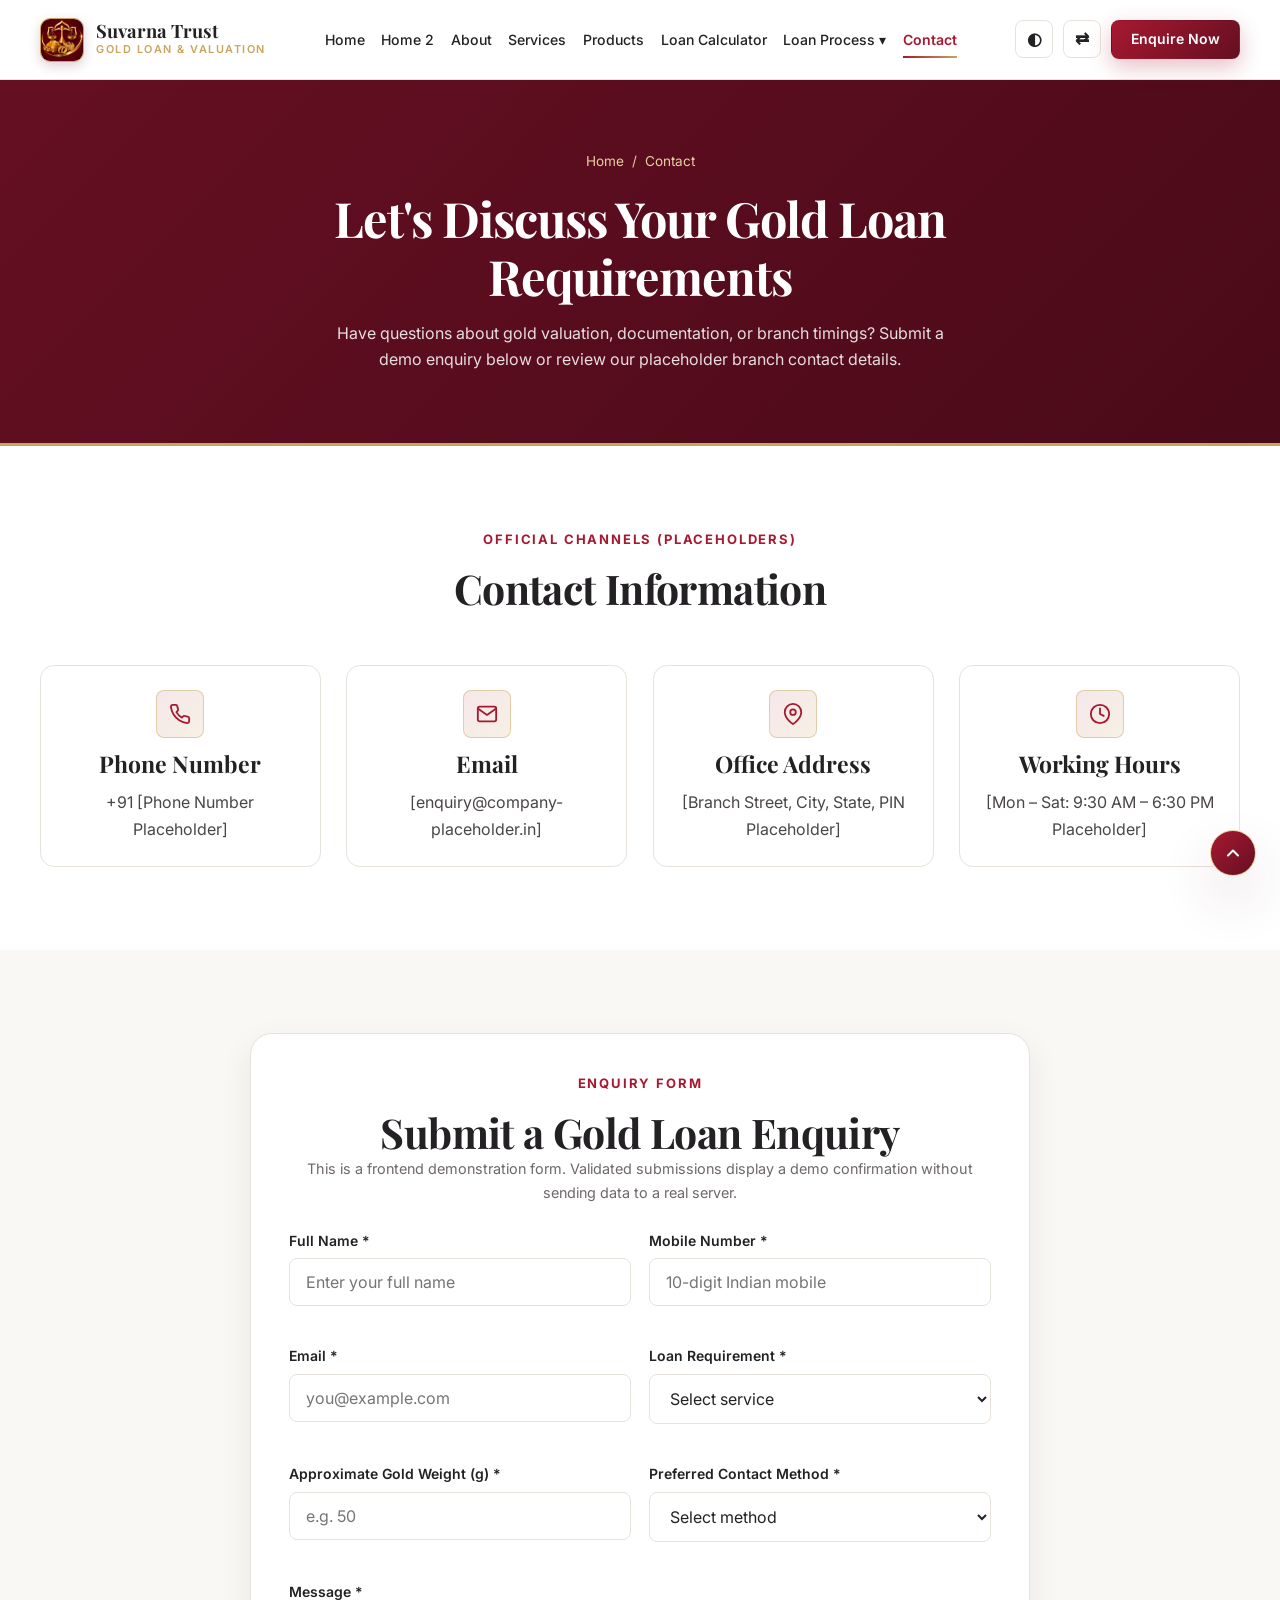
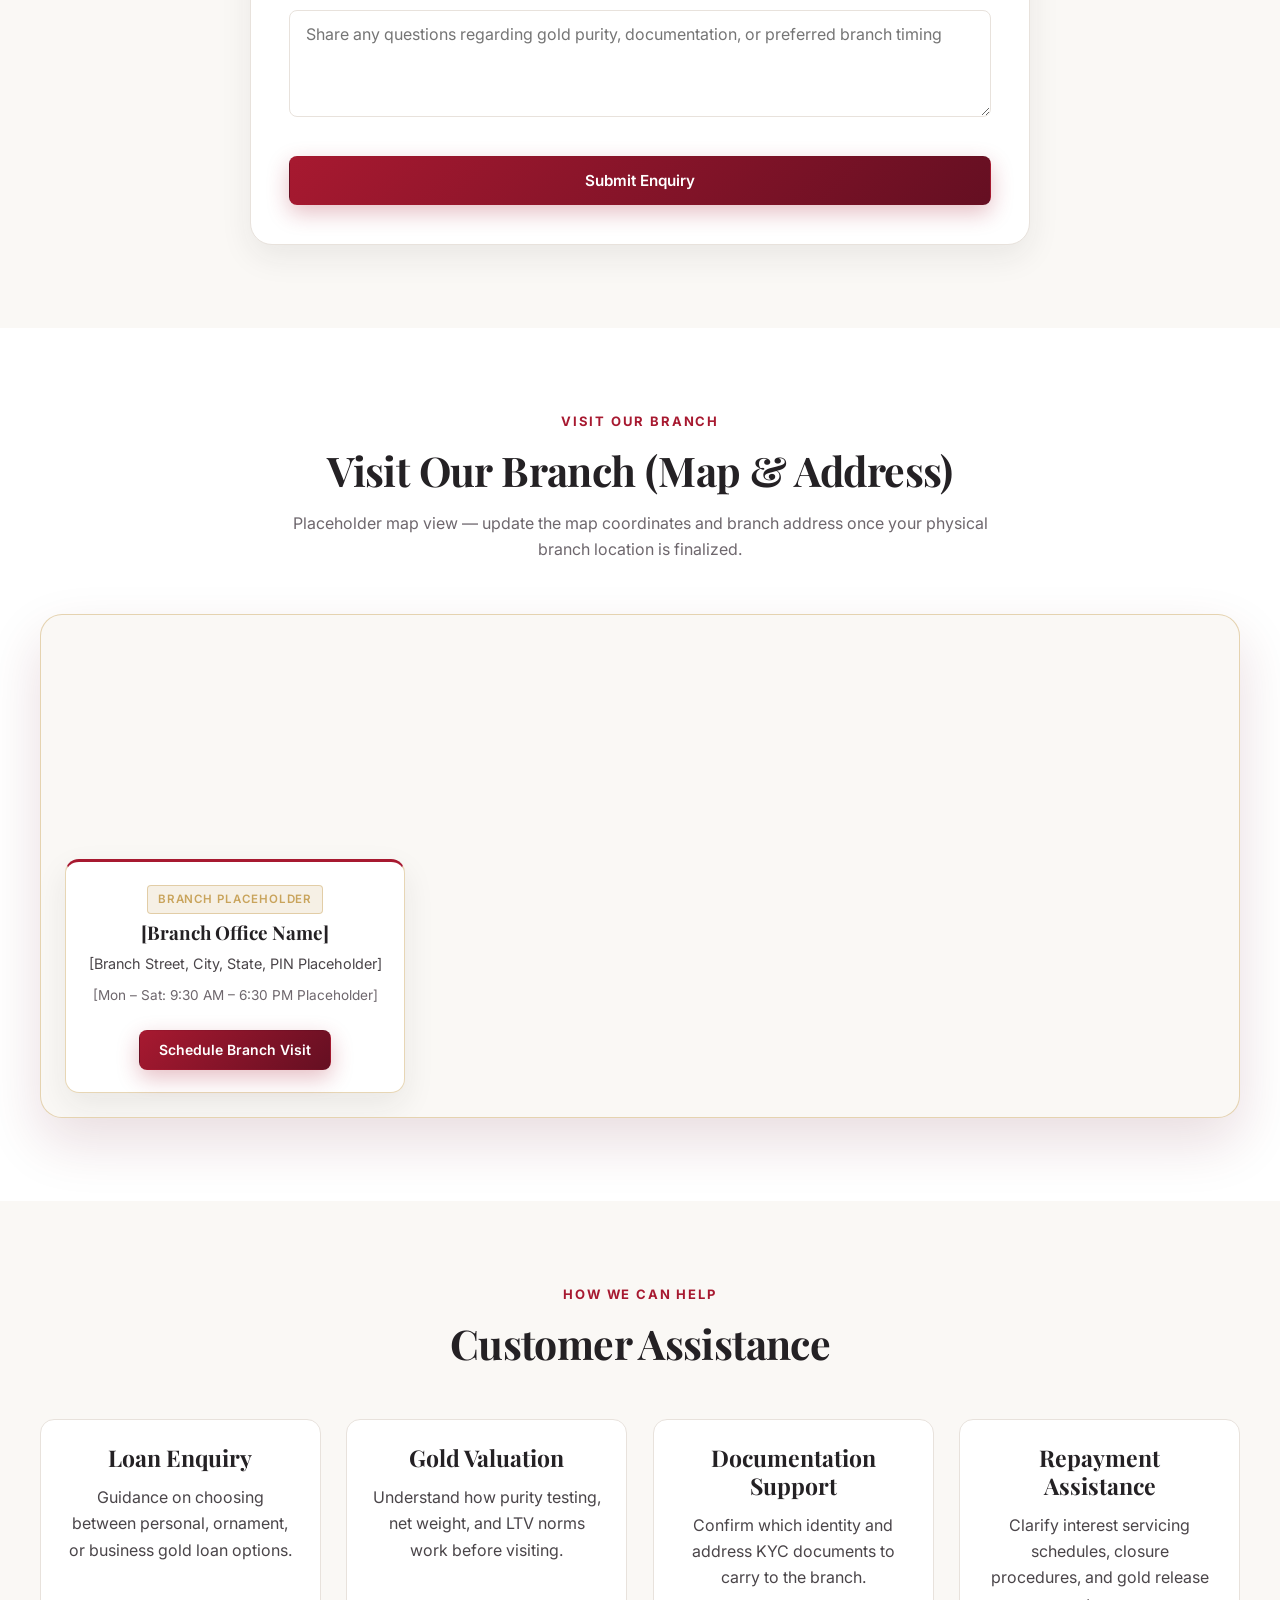
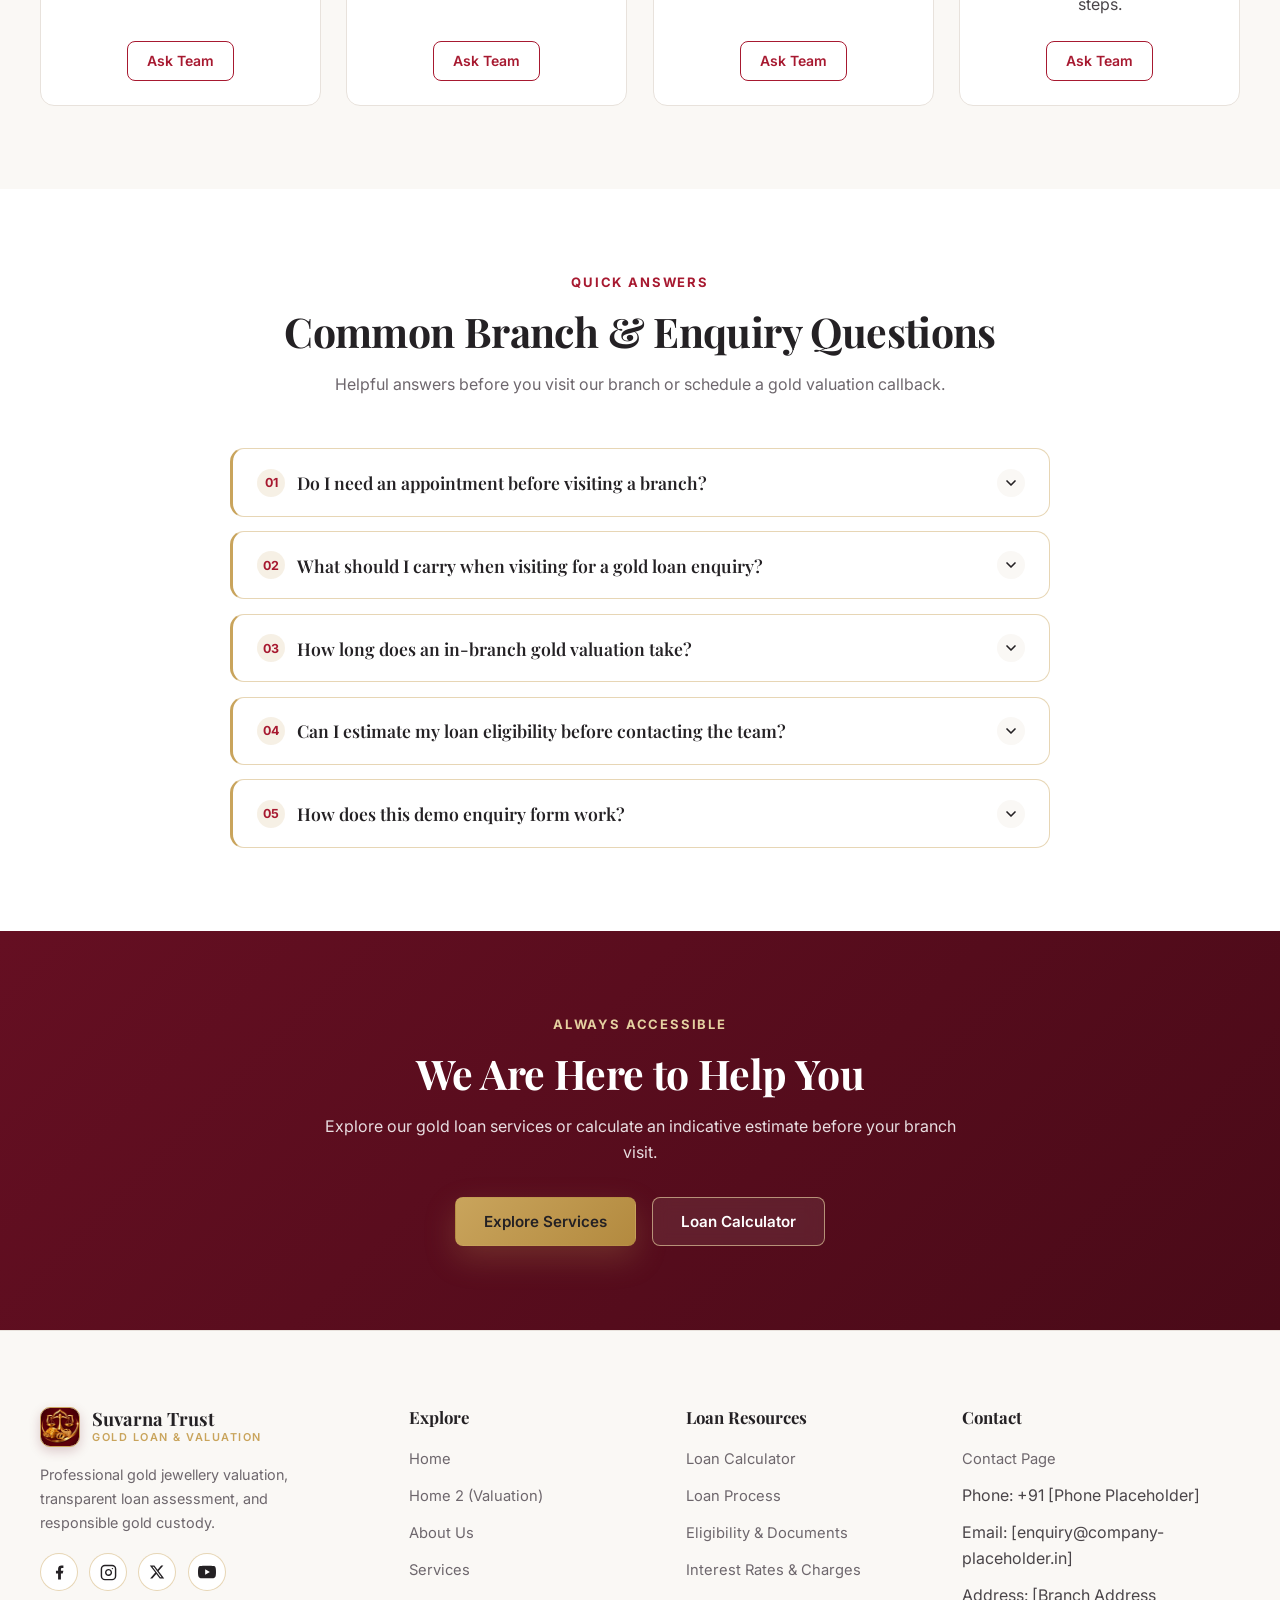
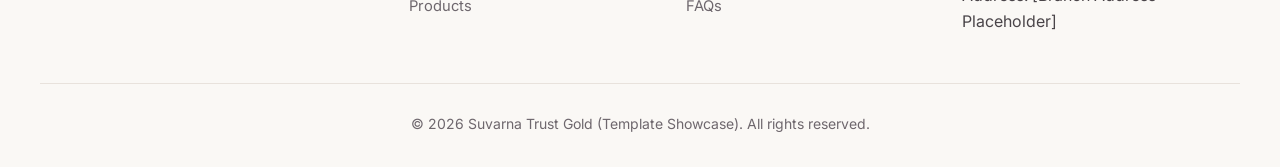
==== contact.html @ f3087617 "Initial commit: Suvarna Trust Gold Loan & Pawn Broker website" ====
<!DOCTYPE html>
<html lang="en" dir="ltr" data-theme="light">
<head>
  <meta charset="UTF-8">
  <meta name="viewport" content="width=device-width, initial-scale=1.0">
  <title>Contact Us | Suvarna Trust Gold</title>
  <meta name="description" content="Contact Suvarna Trust Gold for gold loan enquiries, gold valuation appointments, documentation guidance, and branch information.">
  <link rel="icon" type="image/svg+xml" href="favicon.svg">
  <link rel="preconnect" href="https://fonts.googleapis.com">
  <link rel="preconnect" href="https://fonts.gstatic.com" crossorigin>
  <link href="https://fonts.googleapis.com/css2?family=Cormorant+Garamond:wght@600;700&family=Inter:wght@400;500;600;700&family=Manrope:wght@500;600;700&family=Playfair+Display:wght@600;700&display=swap" rel="stylesheet">
  <link rel="stylesheet" href="assets/css/style.css">
</head>
<body>

  <header class="site-header">
    <div class="container nav-inner">
      <a href="index.html" class="brand-logo" aria-label="Suvarna Trust Gold Home">
        <img src="images/brand-logo.jpg" alt="Suvarna Trust Logo" class="brand-logo-img">
        <span class="brand-text"><span class="brand-name">Suvarna Trust</span><span class="brand-tagline">Gold Loan &amp; Valuation</span></span>
      </a>
      <nav class="desktop-nav" aria-label="Main Navigation">
        <a href="index.html" class="nav-link">Home</a>
        <a href="home-2.html" class="nav-link">Home 2</a>
        <a href="about.html" class="nav-link">About</a>
        <a href="services.html" class="nav-link">Services</a>
        <a href="products.html" class="nav-link">Products</a>
        <a href="loan-calculator.html" class="nav-link">Loan Calculator</a>
        <div class="nav-dropdown">
          <a href="loan-process.html" class="nav-link">Loan Process ▾</a>
          <div class="nav-dropdown-menu">
            <a href="loan-process.html">6-Step Loan Process</a>
            <a href="eligibility.html">Eligibility &amp; Documents</a>
            <a href="interest-rates.html">Interest Rates &amp; Charges</a>
            <a href="faqs.html">Frequently Asked Questions</a>
          </div>
        </div>
        <a href="contact.html" class="nav-link active">Contact</a>
      </nav>
      <div class="nav-actions">
        <button type="button" class="icon-btn desktop-only" data-theme-toggle aria-label="Toggle dark mode"><span aria-hidden="true">◐</span> <span class="toggle-label">Dark</span></button>
        <button type="button" class="icon-btn desktop-only" data-rtl-toggle aria-label="Toggle RTL direction"><span aria-hidden="true">⇄</span> <span class="toggle-label">RTL</span></button>
        <button type="button" class="btn btn-primary btn-sm desktop-only" data-open-enquiry data-topic="Direct Contact Modal">Enquire Now</button>
        <button type="button" class="hamburger-btn" data-drawer-open aria-label="Open mobile menu" aria-expanded="false">
          <svg width="22" height="22" viewBox="0 0 24 24" fill="none" stroke="currentColor" stroke-width="2"><line x1="3" y1="6" x2="21" y2="6"/><line x1="3" y1="12" x2="21" y2="12"/><line x1="3" y1="18" x2="21" y2="18"/></svg>
        </button>
      </div>
    </div>
  </header>

  <div class="mobile-drawer-backdrop" data-drawer-backdrop></div>
  <aside class="mobile-drawer" data-mobile-drawer aria-label="Mobile Navigation">
    <div class="mobile-drawer-header"><span class="brand-name">Suvarna Trust</span><button type="button" class="icon-btn" data-drawer-close aria-label="Close menu">✕</button></div>
    <nav class="mobile-nav-list">
      <a href="index.html">Home</a>
      <a href="home-2.html">Home 2</a>
      <a href="about.html">About</a>
      <a href="services.html">Services</a>
      <a href="products.html">Products</a>
      <a href="loan-calculator.html">Loan Calculator</a>
      <div class="mobile-dropdown">
        <button type="button" class="mobile-dropdown-trigger" data-mobile-dropdown-toggle aria-expanded="false">
          <span>Loan Process</span>
          <span class="mobile-dropdown-arrow" aria-hidden="true">
            <svg width="15" height="15" viewBox="0 0 24 24" fill="none" stroke="currentColor" stroke-width="2.5" stroke-linecap="round" stroke-linejoin="round"><polyline points="6 9 12 15 18 9"/></svg>
          </span>
        </button>
        <div class="mobile-dropdown-menu">
          <a href="loan-process.html">6-Step Loan Process</a>
          <a href="eligibility.html">Eligibility &amp; Documents</a>
          <a href="interest-rates.html">Interest Rates &amp; Charges</a>
          <a href="faqs.html">Frequently Asked Questions</a>
        </div>
      </div>
      <a href="contact.html" class="active">Contact</a>
    </nav>
    <div class="mobile-drawer-controls">
      <button type="button" class="icon-btn" data-theme-toggle style="flex:1">◐ <span class="toggle-label">Dark</span></button>
      <button type="button" class="icon-btn" data-rtl-toggle style="flex:1">⇄ <span class="toggle-label">RTL</span></button>
    </div>
    <button type="button" class="btn btn-primary" data-open-enquiry data-topic="Mobile Drawer Enquiry" style="width:100%">Enquire Now</button>
  </aside>

  <main>
    <!-- SECTION 01 — CONTACT HERO -->
    <section class="page-hero">
      <div class="container" style="max-width:820px;">
        <nav class="breadcrumb" aria-label="Breadcrumb"><a href="index.html">Home</a> <span>/</span> <span>Contact</span></nav>
        <h1>Let's Discuss Your Gold Loan Requirements</h1>
        <p>Have questions about gold valuation, documentation, or branch timings? Submit a demo enquiry below or review our placeholder branch contact details.</p>
      </div>
    </section>

    <!-- SECTION 02 — CONTACT INFORMATION (4 editable placeholders) -->
    <section class="section">
      <div class="container">
        <div class="section-header centered reveal">
          <span class="section-eyebrow">Official Channels (Placeholders)</span>
          <h2>Contact Information</h2>
        </div>
        <div class="grid-4">
          <article class="card reveal">
            <div class="card-body">
              <div class="icon-box" aria-hidden="true">
                <svg width="22" height="22" viewBox="0 0 24 24" fill="none" stroke="currentColor" stroke-width="2" stroke-linecap="round" stroke-linejoin="round">
                  <path d="M22 16.92v3a2 2 0 0 1-2.18 2 19.79 19.79 0 0 1-8.63-3.07 19.5 19.5 0 0 1-6-6 19.79 19.79 0 0 1-3.07-8.67A2 2 0 0 1 4.11 2h3a2 2 0 0 1 2 1.72 12.84 12.84 0 0 0 .7 2.81 2 2 0 0 1-.45 2.11L8.09 9.91a16 16 0 0 0 6 6l1.27-1.27a2 2 0 0 1 2.11-.45 12.84 12.84 0 0 0 2.81.7A2 2 0 0 1 22 16.92z"/>
                </svg>
              </div>
              <h3>Phone Number</h3>
              <p>+91 [Phone Number Placeholder]</p>
            </div>
          </article>
          <article class="card reveal">
            <div class="card-body">
              <div class="icon-box" aria-hidden="true">
                <svg width="22" height="22" viewBox="0 0 24 24" fill="none" stroke="currentColor" stroke-width="2" stroke-linecap="round" stroke-linejoin="round">
                  <rect x="2" y="4" width="20" height="16" rx="2"/><polyline points="22 6 12 13 2 6"/>
                </svg>
              </div>
              <h3>Email</h3>
              <p>[enquiry@company-placeholder.in]</p>
            </div>
          </article>
          <article class="card reveal">
            <div class="card-body">
              <div class="icon-box" aria-hidden="true">
                <svg width="22" height="22" viewBox="0 0 24 24" fill="none" stroke="currentColor" stroke-width="2" stroke-linecap="round" stroke-linejoin="round">
                  <path d="M21 10c0 7-9 13-9 13s-9-6-9-13a9 9 0 0 1 18 0z"/><circle cx="12" cy="10" r="3"/>
                </svg>
              </div>
              <h3>Office Address</h3>
              <p>[Branch Street, City, State, PIN Placeholder]</p>
            </div>
          </article>
          <article class="card reveal">
            <div class="card-body">
              <div class="icon-box" aria-hidden="true">
                <svg width="22" height="22" viewBox="0 0 24 24" fill="none" stroke="currentColor" stroke-width="2" stroke-linecap="round" stroke-linejoin="round">
                  <circle cx="12" cy="12" r="10"/><polyline points="12 6 12 12 16 14"/>
                </svg>
              </div>
              <h3>Working Hours</h3>
              <p>[Mon – Sat: 9:30 AM – 6:30 PM Placeholder]</p>
            </div>
          </article>
        </div>
      </div>
    </section>

    <!-- SECTION 03 — GOLD LOAN ENQUIRY FORM -->
    <section class="section section-alt">
      <div class="container" style="max-width:860px;">
        <div class="panel reveal">
          <span class="section-eyebrow">Enquiry Form</span>
          <h2 class="mb-1">Submit a Gold Loan Enquiry</h2>
          <p style="font-size:0.9rem;color:var(--text-muted);" class="mb-3">This is a frontend demonstration form. Validated submissions display a demo confirmation without sending data to a real server.</p>

          <form data-validate-enquiry novalidate>
            <div class="form-grid">
              <div class="form-group">
                <label class="form-label" for="c-name">Full Name *</label>
                <input id="c-name" type="text" class="form-control" placeholder="Enter your full name" required>
                <span class="form-error"></span>
              </div>
              <div class="form-group">
                <label class="form-label" for="c-mobile">Mobile Number *</label>
                <input id="c-mobile" type="tel" class="form-control" placeholder="10-digit Indian mobile" data-indian-mobile required>
                <span class="form-error"></span>
              </div>
              <div class="form-group">
                <label class="form-label" for="c-email">Email *</label>
                <input id="c-email" type="email" class="form-control" placeholder="you@example.com" required>
                <span class="form-error"></span>
              </div>
              <div class="form-group">
                <label class="form-label" for="c-req">Loan Requirement *</label>
                <select id="c-req" class="form-control" required>
                  <option value="">Select service</option>
                  <option value="Gold Jewellery Loan">Gold Jewellery Loan</option>
                  <option value="Gold Ornament Loan">Gold Ornament Loan</option>
                  <option value="Gold Coin Loan">Gold Coin Loan (Policy Dependent)</option>
                  <option value="Business Gold Loan">Business Gold Loan</option>
                </select>
                <span class="form-error"></span>
              </div>
              <div class="form-group">
                <label class="form-label" for="c-weight">Approximate Gold Weight (g) *</label>
                <input id="c-weight" type="number" min="1" step="0.5" class="form-control" placeholder="e.g. 50" required>
                <span class="form-error"></span>
              </div>
              <div class="form-group">
                <label class="form-label" for="c-method">Preferred Contact Method *</label>
                <select id="c-method" class="form-control" required>
                  <option value="">Select method</option>
                  <option value="Phone Call">Phone Call</option>
                  <option value="WhatsApp / Message">WhatsApp / Message</option>
                  <option value="Email">Email</option>
                  <option value="Branch Visit">In-Person Branch Visit</option>
                </select>
                <span class="form-error"></span>
              </div>
              <div class="form-group full">
                <label class="form-label" for="c-msg">Message *</label>
                <textarea id="c-msg" rows="4" class="form-control" placeholder="Share any questions regarding gold purity, documentation, or preferred branch timing" required></textarea>
                <span class="form-error"></span>
              </div>
              <div class="form-group full">
                <button type="submit" class="btn btn-primary" style="width:100%;">Submit Enquiry</button>
              </div>
            </div>
            <div class="form-success-banner" role="status">
              <strong>Demo Confirmation:</strong> Thank you! Your enquiry passed validation in this demo interface. No real external company was contacted.
            </div>
          </form>
        </div>
      </div>
    </section>

    <!-- SECTION 04 — BRANCH LOCATION MAP (Bright & Expanded) -->
    <section class="section">
      <div class="container">
        <div class="section-header centered reveal">
          <span class="section-eyebrow">Visit Our Branch</span>
          <h2>Visit Our Branch (Map &amp; Address)</h2>
          <p class="section-lead">Placeholder map view — update the map coordinates and branch address once your physical branch location is finalized.</p>
        </div>

        <div class="map-showcase">
          <iframe
            class="map-iframe"
            width="100%"
            height="480"
            style="width:100%;height:100%;min-width:100%;min-height:480px;border:0;display:block;"
            title="Branch Location Map Placeholder"
            src="https://maps.google.com/maps?q=India&t=&z=5&ie=UTF8&iwloc=&output=embed"
            loading="eager"
            referrerpolicy="no-referrer-when-downgrade"
            allowfullscreen>
          </iframe>
          <div class="map-overlay-card">
            <span class="demo-badge">Branch Placeholder</span>
            <h3 class="mt-1">[Branch Office Name]</h3>
            <p class="mt-1">[Branch Street, City, State, PIN Placeholder]</p>
            <p style="font-size:0.85rem;color:var(--text-muted);" class="mt-1">[Mon – Sat: 9:30 AM – 6:30 PM Placeholder]</p>
            <div class="btn-group mt-3">
              <button type="button" class="btn btn-primary btn-sm" data-open-enquiry data-topic="Branch Visit Scheduling">Schedule Branch Visit</button>
            </div>
          </div>
        </div>
      </div>
    </section>

    <!-- SECTION 05 — CUSTOMER ASSISTANCE (4 interactive support cards) -->
    <section class="section section-alt">
      <div class="container">
        <div class="section-header centered reveal">
          <span class="section-eyebrow">How We Can Help</span>
          <h2>Customer Assistance</h2>
        </div>
        <div class="grid-4">
          <article class="card reveal">
            <div class="card-body">
              <h3>Loan Enquiry</h3>
              <p>Guidance on choosing between personal, ornament, or business gold loan options.</p>
              <div class="card-footer"><button type="button" class="btn btn-outline btn-sm" data-open-enquiry data-topic="Loan Enquiry Support">Ask Team</button></div>
            </div>
          </article>
          <article class="card reveal">
            <div class="card-body">
              <h3>Gold Valuation</h3>
              <p>Understand how purity testing, net weight, and LTV norms work before visiting.</p>
              <div class="card-footer"><button type="button" class="btn btn-outline btn-sm" data-open-enquiry data-topic="Gold Valuation Support">Ask Team</button></div>
            </div>
          </article>
          <article class="card reveal">
            <div class="card-body">
              <h3>Documentation Support</h3>
              <p>Confirm which identity and address KYC documents to carry to the branch.</p>
              <div class="card-footer"><button type="button" class="btn btn-outline btn-sm" data-open-enquiry data-topic="Documentation Support">Ask Team</button></div>
            </div>
          </article>
          <article class="card reveal">
            <div class="card-body">
              <h3>Repayment Assistance</h3>
              <p>Clarify interest servicing schedules, closure procedures, and gold release steps.</p>
              <div class="card-footer"><button type="button" class="btn btn-outline btn-sm" data-open-enquiry data-topic="Repayment Assistance">Ask Team</button></div>
            </div>
          </article>
        </div>
      </div>
    </section>

    <!-- SECTION 06 — CONTACT FAQs (5 Questions with Dropdown Arrow Icons) -->
    <section class="section">
      <div class="container" style="max-width:900px;">
        <div class="section-header centered reveal">
          <span class="section-eyebrow">Quick Answers</span>
          <h2>Common Branch &amp; Enquiry Questions</h2>
          <p class="section-lead">Helpful answers before you visit our branch or schedule a gold valuation callback.</p>
        </div>
        <div class="accordion faq-accordion reveal">
          <div class="accordion-item">
            <button type="button" class="accordion-trigger" aria-expanded="false">
              <span class="faq-q-wrap"><span class="faq-q-num">01</span> Do I need an appointment before visiting a branch?</span>
              <span class="accordion-icon faq-chevron" aria-hidden="true"><svg width="16" height="16" viewBox="0 0 24 24" fill="none" stroke="currentColor" stroke-width="2.5" stroke-linecap="round" stroke-linejoin="round"><polyline points="6 9 12 15 18 9"/></svg></span>
            </button>
            <div class="accordion-panel"><div class="accordion-content">Walk-in visits are welcome during branch working hours, or you may submit an enquiry above to schedule a dedicated consultation slot.</div></div>
          </div>
          <div class="accordion-item">
            <button type="button" class="accordion-trigger" aria-expanded="false">
              <span class="faq-q-wrap"><span class="faq-q-num">02</span> What should I carry when visiting for a gold loan enquiry?</span>
              <span class="accordion-icon faq-chevron" aria-hidden="true"><svg width="16" height="16" viewBox="0 0 24 24" fill="none" stroke="currentColor" stroke-width="2.5" stroke-linecap="round" stroke-linejoin="round"><polyline points="6 9 12 15 18 9"/></svg></span>
            </button>
            <div class="accordion-panel"><div class="accordion-content">Carry the gold ornaments you wish to pledge along with standard original KYC documents (identity proof, address proof, and recent photographs).</div></div>
          </div>
          <div class="accordion-item">
            <button type="button" class="accordion-trigger" aria-expanded="false">
              <span class="faq-q-wrap"><span class="faq-q-num">03</span> How long does an in-branch gold valuation take?</span>
              <span class="accordion-icon faq-chevron" aria-hidden="true"><svg width="16" height="16" viewBox="0 0 24 24" fill="none" stroke="currentColor" stroke-width="2.5" stroke-linecap="round" stroke-linejoin="round"><polyline points="6 9 12 15 18 9"/></svg></span>
            </button>
            <div class="accordion-panel"><div class="accordion-content">Purity verification and net weight assessment are conducted right in your presence, typically completed within a single branch visit depending on item count.</div></div>
          </div>
          <div class="accordion-item">
            <button type="button" class="accordion-trigger" aria-expanded="false">
              <span class="faq-q-wrap"><span class="faq-q-num">04</span> Can I estimate my loan eligibility before contacting the team?</span>
              <span class="accordion-icon faq-chevron" aria-hidden="true"><svg width="16" height="16" viewBox="0 0 24 24" fill="none" stroke="currentColor" stroke-width="2.5" stroke-linecap="round" stroke-linejoin="round"><polyline points="6 9 12 15 18 9"/></svg></span>
            </button>
            <div class="accordion-panel"><div class="accordion-content">Yes. Use our interactive Loan Calculator page to get an indicative estimate based on your gold weight, karat purity, and applicable LTV percentage.</div></div>
          </div>
          <div class="accordion-item">
            <button type="button" class="accordion-trigger" aria-expanded="false">
              <span class="faq-q-wrap"><span class="faq-q-num">05</span> How does this demo enquiry form work?</span>
              <span class="accordion-icon faq-chevron" aria-hidden="true"><svg width="16" height="16" viewBox="0 0 24 24" fill="none" stroke="currentColor" stroke-width="2.5" stroke-linecap="round" stroke-linejoin="round"><polyline points="6 9 12 15 18 9"/></svg></span>
            </button>
            <div class="accordion-panel"><div class="accordion-content">This template includes client-side validation (including 10-digit Indian mobile verification) and shows a demo confirmation message without transmitting data externally.</div></div>
          </div>
        </div>
      </div>
    </section>

    <!-- SECTION 07 — FINAL CTA -->
    <section class="section section-burgundy">
      <div class="container" style="text-align:center;max-width:740px;">
        <span class="section-eyebrow">Always Accessible</span>
        <h2>We Are Here to Help You</h2>
        <p class="section-lead">Explore our gold loan services or calculate an indicative estimate before your branch visit.</p>
        <div class="btn-group mt-4" style="justify-content:center;">
          <a href="services.html" class="btn btn-gold">Explore Services</a>
          <a href="loan-calculator.html" class="btn btn-outline-light">Loan Calculator</a>
        </div>
      </div>
    </section>
  </main>
  <footer class="site-footer">
    <div class="container">
      <div class="footer-grid">
        <div>
          <a href="index.html" class="brand-logo mb-2">
            <img src="images/brand-logo.jpg" alt="Suvarna Trust Logo" class="brand-logo-img is-footer">
            <span class="brand-text">
              <span class="brand-name">Suvarna Trust</span>
              <span class="brand-tagline">Gold Loan &amp; Valuation</span>
            </span>
          </a>
          <p style="font-size:0.9rem;color:var(--text-muted);max-width:300px;">Professional gold jewellery valuation, transparent loan assessment, and responsible gold custody.</p>
          <div class="social-links" aria-label="Social Media Links">
            <a href="contact.html" class="social-link" aria-label="Facebook" title="Facebook">
              <svg width="17" height="17" viewBox="0 0 24 24" fill="currentColor" aria-hidden="true"><path d="M14 13.5h2.5l1-4H14v-2c0-1.03 0-2 2-2h1.5V2.14c-.326-.043-1.557-.14-2.857-.14C11.928 2 10 3.657 10 6.7v2.8H7v4h3V22h4v-8.5z"/></svg>
            </a>
            <a href="contact.html" class="social-link" aria-label="Instagram" title="Instagram">
              <svg width="17" height="17" viewBox="0 0 24 24" fill="none" stroke="currentColor" stroke-width="2" stroke-linecap="round" stroke-linejoin="round" aria-hidden="true"><rect x="2" y="2" width="20" height="20" rx="5" ry="5"/><path d="M16 11.37A4 4 0 1 1 12.63 8 4 4 0 0 1 16 11.37z"/><line x1="17.5" y1="6.5" x2="17.51" y2="6.5"/></svg>
            </a>
            <a href="contact.html" class="social-link" aria-label="X" title="X">
              <svg width="16" height="16" viewBox="0 0 24 24" fill="currentColor" aria-hidden="true"><path d="M18.244 2.25h3.308l-7.227 8.26 8.502 11.24H16.17l-5.214-6.817L4.99 21.75H1.68l7.73-8.835L1.254 2.25H8.08l4.713 6.231zm-1.161 17.52h1.833L7.084 4.126H5.117z"/></svg>
            </a>
            <a href="contact.html" class="social-link" aria-label="YouTube" title="YouTube">
              <svg width="18" height="18" viewBox="0 0 24 24" fill="currentColor" aria-hidden="true"><path d="M23.498 6.186a3.016 3.016 0 0 0-2.122-2.136C19.505 3.545 12 3.545 12 3.545s-7.505 0-9.377.505A3.017 3.017 0 0 0 .502 6.186C0 8.07 0 12 0 12s0 3.93.502 5.814a3.016 3.016 0 0 0 2.122 2.136c1.871.505 9.376.505 9.376.505s7.505 0 9.377-.505a3.015 3.015 0 0 0 2.122-2.136C24 15.93 24 12 24 12s0-3.93-.502-5.814zM9.545 15.568V8.432L15.818 12l-6.273 3.568z"/></svg>
            </a>
          </div>
        </div>
        <div>
          <h4 class="footer-heading">Explore</h4>
          <ul class="footer-links">
            <li><a href="index.html">Home</a></li>
            <li><a href="home-2.html">Home 2 (Valuation)</a></li>
            <li><a href="about.html">About Us</a></li>
            <li><a href="services.html">Services</a></li>
            <li><a href="products.html">Products</a></li>
          </ul>
        </div>
        <div>
          <h4 class="footer-heading">Loan Resources</h4>
          <ul class="footer-links">
            <li><a href="loan-calculator.html">Loan Calculator</a></li>
            <li><a href="loan-process.html">Loan Process</a></li>
            <li><a href="eligibility.html">Eligibility &amp; Documents</a></li>
            <li><a href="interest-rates.html">Interest Rates &amp; Charges</a></li>
            <li><a href="faqs.html">FAQs</a></li>
          </ul>
        </div>
        <div>
          <h4 class="footer-heading">Contact</h4>
          <ul class="footer-links">
            <li><a href="contact.html">Contact Page</a></li>
            <li>Phone: +91 [Phone Placeholder]</li>
            <li>Email: [enquiry@company-placeholder.in]</li>
            <li>Address: [Branch Address Placeholder]</li>
          </ul>
        </div>
      </div>
      <div class="footer-bottom">
        <span>© 2026 Suvarna Trust Gold (Template Showcase). All rights reserved.</span>
      </div>
    </div>
  </footer>

  <div class="modal-backdrop" id="enquiryModal" role="dialog" aria-modal="true" aria-labelledby="enquiryModalTitle">
    <div class="modal-dialog">
      <div class="modal-header"><h3 id="enquiryModalTitle">Gold Loan Enquiry</h3><button type="button" class="icon-btn" data-close-modal aria-label="Close modal">✕</button></div>
      <form data-validate-enquiry novalidate>
        <div class="form-grid">
          <div class="form-group full"><label class="form-label" for="modalEnquiryTopic">Enquiry Topic</label><input id="modalEnquiryTopic" type="text" class="form-control" value="Gold Loan Enquiry" readonly></div>
          <div class="form-group"><label class="form-label" for="m-name">Full Name *</label><input id="m-name" type="text" class="form-control" required><span class="form-error"></span></div>
          <div class="form-group"><label class="form-label" for="m-mobile">Mobile Number *</label><input id="m-mobile" type="tel" class="form-control" data-indian-mobile required><span class="form-error"></span></div>
          <div class="form-group full"><label class="form-label" for="m-notes">Notes</label><textarea id="m-notes" rows="3" class="form-control"></textarea></div>
          <div class="form-group full"><button type="submit" class="btn btn-primary" style="width:100%;">Submit Demo Enquiry</button></div>
        </div>
        <div class="form-success-banner" role="status"><strong>Demo Confirmation:</strong> Your enquiry has been validated in this demo website.</div>
      </form>
    </div>
  </div>

  <script src="assets/js/main.js"></script>
  <script src="assets/js/interactions.js"></script>
</body>
</html>
---- assets/css/style.css ----
/* ==========================================================================
   SUVARNA TRUST GOLD — PREMIUM GOLD LOAN & PAWN BROKERAGE STYLESHEET
   Colour Palette: Ruby Red (#A71930) + Burgundy (#650F22) + White + Champagne Gold (#C9A45C)
   Strict Rule: Zero Green. Full Dark/Light Mode + Full RTL/LTR Logical Properties.
   ========================================================================== */

:root {
  /* Core Brand Colours */
  --ruby: #A71930;
  --ruby-hover: #8E1428;
  --burgundy: #650F22;
  --burgundy-deep: #4A0A18;
  --secondary-red: #C52B42;
  --champagne: #C9A45C;
  --soft-gold: #E5D1A1;
  --gold-muted: rgba(201, 164, 92, 0.16);

  /* Light Mode Surfaces & Text */
  --bg-primary: #FFFFFF;
  --bg-secondary: #FAF8F5;
  --bg-tertiary: #F2F1EF;
  --bg-card: #FFFFFF;
  --bg-card-alt: #FAF8F5;
  --bg-dark-section: #650F22;
  --bg-nav-solid: rgba(255, 255, 255, 0.96);

  --text-heading: #242124;
  --text-body: #4A4549;
  --text-muted: #6E676D;
  --text-on-dark: #FFFFFF;
  --text-on-dark-muted: #E8DDE0;

  --border-color: #E8E2DC;
  --border-gold: rgba(201, 164, 92, 0.45);
  --shadow-sm: 0 4px 16px rgba(36, 33, 36, 0.05);
  --shadow-md: 0 12px 32px rgba(36, 33, 36, 0.08);
  --shadow-lg: 0 24px 56px rgba(101, 15, 34, 0.14);
  --shadow-gold: 0 12px 32px rgba(201, 164, 92, 0.22);

  /* Typography */
  --font-display: 'Playfair Display', 'Cormorant Garamond', Georgia, serif;
  --font-editorial: 'Cormorant Garamond', 'Playfair Display', Georgia, serif;
  --font-body: 'Inter', 'Manrope', -apple-system, BlinkMacSystemFont, sans-serif;

  /* Spacing & Layout */
  --container-max: 1280px;
  --nav-height: 80px;
  --radius-sm: 8px;
  --radius-md: 14px;
  --radius-lg: 22px;
  --radius-xl: 32px;

  /* Transitions */
  --ease-premium: cubic-bezier(0.22, 1, 0.36, 1);
}

[data-theme="dark"] {
  --bg-primary: #181518;
  --bg-secondary: #221E22;
  --bg-tertiary: #2C272C;
  --bg-card: #242024;
  --bg-card-alt: #2A252A;
  --bg-dark-section: #4A0A18;
  --bg-nav-solid: rgba(24, 21, 24, 0.96);

  --text-heading: #FFFFFF;
  --text-body: #E4DFE3;
  --text-muted: #B8B0B6;
  --text-on-dark: #FFFFFF;
  --text-on-dark-muted: #E8DDE0;

  --border-color: #3B343B;
  --border-gold: rgba(201, 164, 92, 0.4);
  --shadow-sm: 0 4px 16px rgba(0, 0, 0, 0.28);
  --shadow-md: 0 12px 32px rgba(0, 0, 0, 0.38);
  --shadow-lg: 0 24px 56px rgba(0, 0, 0, 0.5);
}

/* ==========================================================================
   BASE RESET & ACCESSIBILITY
   ========================================================================== */
*, *::before, *::after {
  box-sizing: border-box;
  margin: 0;
  padding: 0;
}

html {
  scroll-behavior: smooth;
  font-size: 16px;
  overflow-x: clip;
}

body {
  font-family: var(--font-body);
  background-color: var(--bg-primary);
  color: var(--text-body);
  line-height: 1.65;
  overflow-x: clip;
  padding-top: var(--nav-height);
  transition: background-color 0.35s var(--ease-premium), color 0.35s var(--ease-premium);
  -webkit-font-smoothing: antialiased;
}

img {
  display: block;
  max-width: 100%;
  height: auto;
}

a {
  color: inherit;
  text-decoration: none;
}

button, input, select, textarea {
  font-family: inherit;
  font-size: inherit;
}

ul, ol {
  list-style: none;
}

:focus-visible {
  outline: 2px solid var(--champagne);
  outline-offset: 3px;
}

/* Respect reduced motion */
@media (prefers-reduced-motion: reduce) {
  *, *::before, *::after {
    animation-duration: 0.01ms !important;
    animation-iteration-count: 1 !important;
    transition-duration: 0.01ms !important;
    scroll-behavior: auto !important;
  }
}

/* ==========================================================================
   TYPOGRAPHY & CONTAINER
   ========================================================================== */
.container {
  width: 100%;
  max-width: var(--container-max);
  margin-inline: auto;
  padding-inline: clamp(1rem, 4vw, 2.5rem);
}

h1, h2, h3, h4, .font-display {
  font-family: var(--font-display);
  color: var(--text-heading);
  line-height: 1.2;
  font-weight: 700;
  text-align: center;
}

main p {
  text-align: center;
}

h1 { font-size: clamp(2.15rem, 4.4vw, 3.85rem); letter-spacing: -0.02em; }
h2 { font-size: clamp(1.75rem, 3.2vw, 2.85rem); letter-spacing: -0.015em; }
h3 { font-size: clamp(1.2rem, 1.8vw, 1.55rem); }
h4 { font-size: clamp(1.05rem, 1.3vw, 1.25rem); }

.section-eyebrow {
  display: flex;
  align-items: center;
  justify-content: center;
  gap: 0.6rem;
  font-size: 0.8125rem;
  font-weight: 700;
  text-transform: uppercase;
  letter-spacing: 0.14em;
  color: var(--ruby);
  margin-bottom: 0.85rem;
  text-align: center;
}

[data-theme="dark"] .section-eyebrow {
  color: var(--soft-gold);
}

.section-eyebrow::before {
  display: none;
}

.section-header {
  max-width: 740px;
  margin-inline: auto;
  text-align: center;
  margin-bottom: clamp(2.25rem, 4vw, 3.5rem);
}

.section-header.centered {
  margin-inline: auto;
  text-align: center;
}

.section-lead {
  font-size: clamp(1rem, 1.25vw, 1.15rem);
  color: var(--text-muted);
  margin-top: 0.9rem;
  text-align: center;
}

.section {
  padding-block: clamp(3.75rem, 6.5vw, 6rem);
  position: relative;
}

.section-alt {
  background-color: var(--bg-secondary);
}

.section-burgundy {
  background: linear-gradient(135deg, var(--burgundy) 0%, var(--burgundy-deep) 100%);
  color: var(--text-on-dark);
}

.section-burgundy h1,
.section-burgundy h2,
.section-burgundy h3,
.section-burgundy h4 {
  color: var(--text-on-dark);
}

.section-burgundy .section-eyebrow {
  color: var(--soft-gold);
}

.section-burgundy .section-eyebrow::before {
  background: var(--champagne);
}

.section-burgundy .section-lead,
.section-burgundy p {
  color: var(--text-on-dark-muted);
}

/* ==========================================================================
   BUTTONS & INTERACTIVE CTAs
   ========================================================================== */
.btn {
  display: inline-flex;
  align-items: center;
  justify-content: center;
  gap: 0.55rem;
  padding: 0.9rem 1.75rem;
  border-radius: var(--radius-sm);
  font-weight: 600;
  font-size: 0.95rem;
  line-height: 1.2;
  cursor: pointer;
  border: 1.5px solid transparent;
  transition: transform 0.25s var(--ease-premium), background-color 0.25s ease, border-color 0.25s ease, box-shadow 0.25s ease, color 0.25s ease;
  white-space: nowrap;
}

.btn-primary {
  background: linear-gradient(135deg, var(--ruby) 0%, var(--burgundy) 100%);
  color: #FFFFFF;
  box-shadow: 0 8px 22px rgba(167, 25, 48, 0.28);
}

.btn-primary:hover {
  background: linear-gradient(135deg, var(--secondary-red) 0%, var(--ruby) 100%);
  transform: translateY(-2px);
  box-shadow: 0 12px 28px rgba(167, 25, 48, 0.36);
}

.btn-gold {
  background: linear-gradient(135deg, var(--champagne) 0%, #B38A3F 100%);
  color: #242124;
  box-shadow: var(--shadow-gold);
}

.btn-gold:hover {
  background: linear-gradient(135deg, var(--soft-gold) 0%, var(--champagne) 100%);
  transform: translateY(-2px);
}

.btn-outline {
  background: transparent;
  border-color: var(--ruby);
  color: var(--ruby);
}

[data-theme="dark"] .btn-outline {
  border-color: var(--soft-gold);
  color: var(--soft-gold);
}

.btn-outline:hover {
  background: var(--ruby);
  color: #FFFFFF;
  border-color: var(--ruby);
  transform: translateY(-2px);
}

.btn-outline-light {
  background: rgba(255, 255, 255, 0.08);
  border-color: rgba(229, 209, 161, 0.65);
  color: #FFFFFF;
  backdrop-filter: blur(8px);
}

.btn-outline-light:hover {
  background: var(--champagne);
  color: #242124;
  border-color: var(--champagne);
  transform: translateY(-2px);
}

.btn-sm {
  padding: 0.65rem 1.2rem;
  font-size: 0.875rem;
}

.btn-group {
  display: flex;
  flex-wrap: wrap;
  gap: 1rem;
  align-items: center;
  justify-content: center;
}

@media (max-width: 1080px) {
  .btn-group,
  .hero-sweep-actions {
    flex-direction: column;
    align-items: stretch;
    width: 100%;
    max-width: 320px;
    margin-inline: auto;
  }
  .btn-group .btn,
  .hero-sweep-actions .btn {
    width: 100%;
    justify-content: center;
  }
}

/* ==========================================================================
   STICKY HEADER & NAVIGATION
   ========================================================================== */
.site-header {
  position: fixed;
  top: 0;
  inset-inline: 0;
  width: 100%;
  z-index: 1000;
  height: var(--nav-height);
  background: var(--bg-nav-solid);
  backdrop-filter: blur(14px);
  border-bottom: 1px solid var(--border-color);
  transition: background-color 0.3s ease, box-shadow 0.3s ease, border-color 0.3s ease;
}

.site-header.is-transparent {
  background: rgba(74, 10, 24, 0.72);
  border-bottom-color: rgba(201, 164, 92, 0.25);
}

.site-header.is-transparent .nav-link,
.site-header.is-transparent .brand-name,
.site-header.is-transparent .brand-tagline,
.site-header.is-transparent .icon-btn,
.site-header.is-transparent .hamburger-btn {
  color: #FFFFFF;
}

.site-header.is-scrolled {
  background: var(--bg-nav-solid);
  box-shadow: var(--shadow-sm);
  border-bottom-color: var(--border-color);
}

.nav-inner {
  display: flex;
  align-items: center;
  justify-content: space-between;
  height: 100%;
  gap: 1rem;
}

.brand-logo {
  display: flex;
  align-items: center;
  gap: 0.75rem;
  flex-shrink: 0;
}

.brand-logo-img {
  width: 44px;
  height: 44px;
  border-radius: 10px;
  object-fit: cover;
  border: 1.5px solid var(--champagne);
  box-shadow: 0 4px 12px rgba(101, 15, 34, 0.2);
  flex-shrink: 0;
}

.brand-logo-img.is-footer {
  width: 40px;
  height: 40px;
}

.brand-text {
  display: flex;
  flex-direction: column;
}

.brand-name {
  font-family: var(--font-display);
  font-size: 1.15rem;
  font-weight: 700;
  color: var(--text-heading);
  line-height: 1.15;
}

.brand-tagline {
  font-size: 0.68rem;
  text-transform: uppercase;
  letter-spacing: 0.14em;
  color: var(--champagne);
  font-weight: 600;
}

.desktop-nav {
  display: flex;
  align-items: center;
  gap: clamp(0.65rem, 1.3vw, 1.35rem);
}

.nav-link {
  position: relative;
  font-size: 0.88rem;
  font-weight: 500;
  color: var(--text-heading);
  padding-block: 0.4rem;
  white-space: nowrap;
  transition: color 0.25s ease;
}

.nav-link::after {
  content: "";
  position: absolute;
  inset-inline-start: 0;
  bottom: 0;
  width: 0;
  height: 2px;
  background: linear-gradient(90deg, var(--ruby), var(--champagne));
  transition: width 0.3s var(--ease-premium);
}

.nav-link:hover::after,
.nav-link.active::after {
  width: 100%;
}

.nav-link.active {
  color: var(--ruby);
  font-weight: 600;
}

[data-theme="dark"] .nav-link.active {
  color: var(--soft-gold);
}

.site-header.is-transparent .nav-link.active {
  color: var(--soft-gold);
}

/* Dropdown in Nav */
.nav-dropdown {
  position: relative;
}

.nav-dropdown-menu {
  position: absolute;
  top: 100%;
  inset-inline-start: 0;
  min-width: 220px;
  background: var(--bg-card);
  border: 1px solid var(--border-color);
  border-radius: var(--radius-md);
  padding: 0.5rem;
  box-shadow: var(--shadow-lg);
  opacity: 0;
  visibility: hidden;
  transform: translateY(8px);
  transition: all 0.25s var(--ease-premium);
  z-index: 100;
}

.nav-dropdown:hover .nav-dropdown-menu,
.nav-dropdown:focus-within .nav-dropdown-menu {
  opacity: 1;
  visibility: visible;
  transform: translateY(0);
}

.nav-dropdown-menu a {
  display: block;
  padding: 0.6rem 0.9rem;
  border-radius: var(--radius-sm);
  font-size: 0.875rem;
  color: var(--text-body);
  transition: background-color 0.2s ease, color 0.2s ease;
}

.nav-dropdown-menu a:hover,
.nav-dropdown-menu a.active {
  background: var(--bg-secondary);
  color: var(--ruby);
}

[data-theme="dark"] .nav-dropdown-menu a:hover,
[data-theme="dark"] .nav-dropdown-menu a.active {
  color: var(--soft-gold);
}

.nav-actions {
  display: flex;
  align-items: center;
  gap: 0.6rem;
  flex-shrink: 0;
}

.icon-btn {
  display: inline-flex;
  align-items: center;
  justify-content: center;
  width: 38px;
  height: 38px;
  padding-inline: 0;
  border-radius: var(--radius-sm);
  border: 1px solid var(--border-color);
  background: transparent;
  color: var(--text-heading);
  font-size: 1.05rem;
  font-weight: 600;
  cursor: pointer;
  transition: border-color 0.2s ease, background-color 0.2s ease, color 0.2s ease;
}

.icon-btn .toggle-label {
  display: none;
}

.site-header.is-transparent .icon-btn {
  border-color: rgba(229, 209, 161, 0.35);
}

.icon-btn:hover {
  border-color: var(--champagne);
  background: var(--gold-muted);
}

.hamburger-btn {
  display: none;
  align-items: center;
  justify-content: center;
  width: 42px;
  height: 42px;
  border-radius: var(--radius-sm);
  border: 1px solid var(--border-color);
  background: transparent;
  color: var(--text-heading);
  cursor: pointer;
}

/* Mobile Drawer */
.mobile-drawer-backdrop {
  position: fixed;
  inset: 0;
  background: rgba(24, 21, 24, 0.62);
  backdrop-filter: blur(4px);
  z-index: 1100;
  opacity: 0;
  visibility: hidden;
  transition: all 0.3s ease;
}

.mobile-drawer-backdrop.open {
  opacity: 1;
  visibility: visible;
}

.mobile-drawer {
  position: fixed;
  top: 0;
  inset-inline-end: 0;
  width: min(340px, 88vw);
  height: 100dvh;
  background: var(--bg-primary);
  border-inline-start: 1px solid var(--border-color);
  z-index: 1200;
  padding: 1.5rem;
  display: flex;
  flex-direction: column;
  gap: 1.25rem;
  overflow-y: auto;
  transform: translateX(100%);
  transition: transform 0.35s var(--ease-premium);
}

[dir="rtl"] .mobile-drawer {
  transform: translateX(-100%);
}

.mobile-drawer.open {
  transform: translateX(0);
}

.mobile-drawer-header {
  display: flex;
  align-items: center;
  justify-content: space-between;
  padding-bottom: 1rem;
  border-bottom: 1px solid var(--border-color);
}

.mobile-nav-list {
  display: flex;
  flex-direction: column;
  gap: 0.35rem;
}

.mobile-nav-list a {
  display: block;
  padding: 0.75rem 1rem;
  border-radius: var(--radius-sm);
  font-weight: 500;
  color: var(--text-heading);
  text-align: start;
  transition: background-color 0.2s ease, color 0.2s ease;
}

.mobile-nav-list a.active,
.mobile-nav-list a:hover {
  background: var(--bg-secondary);
  color: var(--ruby);
}

[data-theme="dark"] .mobile-nav-list a.active {
  color: var(--soft-gold);
}

/* Mobile & Tablet Sidebar Loan Process Dropdown */
.mobile-dropdown {
  display: flex;
  flex-direction: column;
}

.mobile-dropdown-trigger {
  width: 100%;
  display: flex;
  align-items: center;
  justify-content: space-between;
  gap: 0.75rem;
  padding: 0.75rem 1rem;
  border-radius: var(--radius-sm);
  border: none;
  background: transparent;
  font-weight: 500;
  color: var(--text-heading);
  text-align: start;
  cursor: pointer;
  transition: background-color 0.2s ease, color 0.2s ease;
}

.mobile-dropdown-trigger:hover,
.mobile-dropdown.open .mobile-dropdown-trigger,
.mobile-dropdown-trigger.active {
  background: var(--bg-secondary);
  color: var(--ruby);
}

[data-theme="dark"] .mobile-dropdown-trigger:hover,
[data-theme="dark"] .mobile-dropdown.open .mobile-dropdown-trigger,
[data-theme="dark"] .mobile-dropdown-trigger.active {
  color: var(--soft-gold);
}

.mobile-dropdown-arrow {
  display: inline-flex;
  align-items: center;
  justify-content: center;
  transition: transform 0.25s var(--ease-premium);
  flex-shrink: 0;
}

.mobile-dropdown.open .mobile-dropdown-arrow {
  transform: rotate(180deg);
}

.mobile-dropdown-menu {
  display: flex;
  flex-direction: column;
  gap: 0.25rem;
  max-height: 0;
  overflow: hidden;
  padding-inline-start: 0.85rem;
  margin-inline-start: 1rem;
  border-inline-start: 2px solid var(--border-gold);
  transition: max-height 0.3s var(--ease-premium), margin-top 0.3s ease;
}

.mobile-dropdown.open .mobile-dropdown-menu {
  max-height: 320px;
  margin-top: 0.35rem;
}

.mobile-dropdown-menu a {
  padding: 0.6rem 0.85rem;
  font-size: 0.9rem;
}

.mobile-drawer-controls {
  display: flex;
  gap: 0.75rem;
  padding-top: 0.75rem;
  border-top: 1px solid var(--border-color);
}

@media (max-width: 1120px) {
  .desktop-nav,
  .nav-actions .desktop-only {
    display: none;
  }
  .hamburger-btn {
    display: inline-flex;
  }
}

/* ==========================================================================
   EVEN-NUMBERED RESPONSIVE GRIDS (STRICTLY 4, 6, 8)
   ========================================================================== */
.grid-2 {
  display: grid;
  grid-template-columns: repeat(2, minmax(0, 1fr));
  gap: clamp(1.25rem, 2.5vw, 2rem);
}

.grid-4 {
  display: grid;
  grid-template-columns: repeat(4, minmax(0, 1fr));
  gap: clamp(1.25rem, 2vw, 1.75rem);
}

.grid-6 {
  display: grid;
  grid-template-columns: repeat(3, minmax(0, 1fr));
  gap: clamp(1.25rem, 2vw, 1.75rem);
}

.grid-split {
  display: grid;
  grid-template-columns: repeat(2, minmax(0, 1fr));
  gap: clamp(2rem, 4.5vw, 4rem);
  align-items: center;
}

/* Tablet Breakpoints (768px & 1024px) */
@media (max-width: 1080px) {
  .grid-4 {
    grid-template-columns: repeat(2, minmax(0, 1fr));
  }
  .grid-6 {
    grid-template-columns: repeat(2, minmax(0, 1fr));
  }
}

@media (max-width: 820px) {
  .grid-split,
  .grid-2 {
    grid-template-columns: 1fr;
  }
}

@media (max-width: 560px) {
  .grid-4,
  .grid-6 {
    grid-template-columns: 1fr;
  }
}

/* ==========================================================================
   HERO COMPOSITIONS (HOME 1 CINEMATIC vs HOME 2 SPLIT-SCREEN EDITORIAL)
   ========================================================================== */
.hero-cinematic {
  position: relative;
  min-height: min(86vh, 760px);
  display: flex;
  align-items: center;
  background: radial-gradient(circle at 75% 35%, #8B152A 0%, var(--burgundy) 52%, var(--burgundy-deep) 100%);
  color: #FFFFFF;
  overflow: hidden;
  padding-block: clamp(3.5rem, 6vw, 5.5rem);
  border-bottom: 3px solid var(--champagne);
}

.hero-cinematic::before {
  content: "";
  position: absolute;
  inset: 0;
  background-image: radial-gradient(rgba(201, 164, 92, 0.14) 1px, transparent 1px);
  background-size: 32px 32px;
  pointer-events: none;
}

.hero-cinematic h1 {
  color: #FFFFFF;
}

.hero-cinematic .hero-subtitle {
  font-size: clamp(1.05rem, 1.4vw, 1.25rem);
  color: var(--text-on-dark-muted);
  margin-block: 1.25rem 2rem;
  max-width: 560px;
}

.hero-visual-frame {
  position: relative;
  border-radius: var(--radius-xl);
  overflow: hidden;
  border: 1.5px solid rgba(229, 209, 161, 0.45);
  box-shadow: 0 30px 70px rgba(0, 0, 0, 0.42);
  aspect-ratio: 16 / 10;
  transform-style: preserve-3d;
  animation: floatGentle 6s ease-in-out infinite;
}

.hero-visual-frame img {
  width: 100%;
  height: 100%;
  object-fit: cover;
}

.hero-floating-badge {
  position: absolute;
  bottom: 1.25rem;
  inset-inline-start: 1.25rem;
  background: rgba(36, 33, 36, 0.86);
  backdrop-filter: blur(12px);
  border: 1px solid rgba(201, 164, 92, 0.55);
  border-radius: var(--radius-md);
  padding: 0.85rem 1.2rem;
  color: #FFFFFF;
  display: flex;
  align-items: center;
  gap: 0.85rem;
}

/* Home 1 Curved Sweep Split Hero */
.hero-sweep {
  display: grid;
  grid-template-columns: 1.08fr 0.92fr;
  grid-template-rows: minmax(0, 1fr);
  height: calc(100vh - var(--nav-height));
  height: calc(100dvh - var(--nav-height));
  min-height: 420px;
  background: var(--bg-primary);
  border-bottom: 1px solid var(--border-color);
  overflow: hidden;
  position: relative;
}

.hero-sweep-media {
  position: relative;
  height: 100%;
  min-height: 0;
  overflow: hidden;
}

.hero-sweep-media img {
  position: absolute;
  inset: 0;
  width: 100%;
  height: 100%;
  object-fit: cover;
  object-position: center;
}

.hero-sweep-curve {
  position: absolute;
  top: 0;
  inset-inline-end: -1px;
  width: clamp(110px, 14vw, 200px);
  height: 100%;
  pointer-events: none;
  z-index: 2;
}

[dir="rtl"] .hero-sweep-curve {
  transform: scaleX(-1);
}

.hero-sweep-content {
  display: flex;
  align-items: center;
  justify-content: center;
  padding-block: clamp(1.25rem, 3vh, 2.5rem);
  padding-inline: clamp(1.5rem, 4vw, 3.5rem);
  background: var(--bg-primary);
  min-height: 0;
}

.hero-sweep-inner {
  max-width: 540px;
  text-align: center;
}

.hero-sweep-eyebrow {
  justify-content: center;
}

.hero-sweep-eyebrow::before {
  display: none;
}

.hero-sweep-title {
  font-size: clamp(2.35rem, 4.4vw, 3.85rem);
  line-height: 1.08;
  color: var(--text-heading);
}

.hero-sweep-highlight {
  display: block;
  color: var(--ruby);
}

[data-theme="dark"] .hero-sweep-highlight {
  color: var(--soft-gold);
}

.hero-sweep-subtitle {
  font-size: clamp(1rem, 1.3vw, 1.15rem);
  color: var(--text-muted);
  margin-block: 1.1rem 1.85rem;
}

.hero-sweep-actions {
  display: flex;
  flex-wrap: wrap;
  gap: 0.9rem;
  justify-content: center;
}

.btn-pill {
  border-radius: 999px;
  padding: 0.9rem 1.85rem;
}

.btn-outline-dark {
  background: transparent;
  border: 1.5px solid var(--text-heading);
  color: var(--text-heading);
}

.btn-outline-dark:hover {
  background: var(--text-heading);
  color: var(--bg-primary);
  transform: translateY(-2px);
}

@media (max-width: 900px) {
  .hero-sweep {
    grid-template-columns: 1fr;
    height: auto;
    min-height: calc(100svh - var(--nav-height));
    max-height: none;
  }
  .hero-sweep-media {
    height: clamp(220px, 36svh, 340px);
    min-height: 220px;
    border-bottom: 3px solid var(--champagne);
  }
  .hero-sweep-curve {
    display: none;
  }
  .hero-sweep-content {
    justify-content: center;
    padding: clamp(1.5rem, 4vw, 2.5rem) clamp(1rem, 4vw, 2rem);
  }
  .hero-sweep-inner {
    text-align: center;
  }
  .hero-sweep-eyebrow,
  .hero-sweep-actions {
    justify-content: center;
  }
}

/* Home 2 Split-Screen Editorial Hero */
.hero-editorial {
  position: relative;
  min-height: calc(100svh - var(--nav-height));
  display: flex;
  align-items: center;
  padding-block: clamp(1.5rem, 3.5vh, 3rem);
  background: var(--bg-secondary);
  border-bottom: 1px solid var(--border-color);
  overflow: hidden;
}

.hero-editorial-bg {
  position: absolute;
  inset: 0;
  width: 100%;
  height: 100%;
  object-fit: cover;
  object-position: center;
  z-index: 0;
  pointer-events: none;
}

.hero-editorial-overlay {
  position: absolute;
  inset: 0;
  z-index: 1;
  background: linear-gradient(
    90deg,
    rgba(255, 255, 255, 0.92) 0%,
    rgba(250, 248, 245, 0.82) 52%,
    rgba(250, 248, 245, 0.38) 100%
  );
  pointer-events: none;
}

[dir="rtl"] .hero-editorial-overlay {
  background: linear-gradient(
    270deg,
    rgba(255, 255, 255, 0.92) 0%,
    rgba(250, 248, 245, 0.82) 52%,
    rgba(250, 248, 245, 0.38) 100%
  );
}

[data-theme="dark"] .hero-editorial-overlay {
  background: linear-gradient(
    90deg,
    rgba(24, 21, 24, 0.92) 0%,
    rgba(24, 21, 24, 0.8) 52%,
    rgba(74, 10, 24, 0.55) 100%
  );
}

[data-theme="dark"][dir="rtl"] .hero-editorial-overlay {
  background: linear-gradient(
    270deg,
    rgba(24, 21, 24, 0.92) 0%,
    rgba(24, 21, 24, 0.8) 52%,
    rgba(74, 10, 24, 0.55) 100%
  );
}

.editorial-glass-card {
  position: relative;
  z-index: 2;
  background: rgba(255, 255, 255, 0.88);
  backdrop-filter: blur(14px);
  border: 1.5px solid var(--border-gold);
  border-radius: var(--radius-xl);
  padding: clamp(1.5rem, 3vw, 2.25rem);
  box-shadow: var(--shadow-lg);
  display: flex;
  flex-direction: column;
  align-items: center;
  text-align: center;
}

[data-theme="dark"] .editorial-glass-card {
  background: rgba(36, 32, 36, 0.88);
}

.hero-editorial-grid {
  display: grid;
  grid-template-columns: 1.05fr 0.95fr;
  gap: clamp(2rem, 5vw, 4.5rem);
  align-items: center;
}

@media (max-width: 900px) {
  .hero-editorial-grid {
    grid-template-columns: 1fr;
  }
}

.editorial-title {
  font-family: var(--font-editorial);
  font-size: clamp(2.5rem, 5vw, 4.35rem);
  font-weight: 700;
  line-height: 1.08;
}

.editorial-media-wrap {
  position: relative;
  padding: 1.25rem;
}

.editorial-ring-orbit {
  position: absolute;
  inset: 0;
  border: 1.5px dashed rgba(201, 164, 92, 0.45);
  border-radius: 50%;
  animation: spinSlow 28s linear infinite;
  pointer-events: none;
}

.editorial-img-box {
  position: relative;
  border-radius: var(--radius-xl);
  overflow: hidden;
  aspect-ratio: 4 / 3;
  max-height: calc(100svh - var(--nav-height) - 7rem);
  width: 100%;
  background: #FFFFFF;
  border: 2px solid var(--border-gold);
  box-shadow: var(--shadow-lg);
}

@media (max-width: 900px) {
  .hero-editorial {
    min-height: calc(100svh - var(--nav-height));
    padding-block: 1.5rem;
  }
  .editorial-img-box {
    max-height: 36svh;
  }
}

.editorial-img-box img {
  width: 100%;
  height: 100%;
  object-fit: cover;
}

.floating-stat-pill {
  position: absolute;
  background: var(--bg-card);
  border: 1px solid var(--border-gold);
  box-shadow: var(--shadow-md);
  border-radius: var(--radius-md);
  padding: 0.75rem 1rem;
  font-size: 0.85rem;
  z-index: 2;
}

.floating-stat-pill.top {
  top: 0.5rem;
  inset-inline-end: 0;
  animation: floatGentle 5s ease-in-out infinite;
}

.floating-stat-pill.bottom {
  bottom: 0.5rem;
  inset-inline-start: 0;
  animation: floatGentle 5.5s ease-in-out infinite reverse;
}

/* Inner Page Hero */
.page-hero {
  background: linear-gradient(135deg, var(--burgundy) 0%, var(--burgundy-deep) 100%);
  color: #FFFFFF;
  padding-block: clamp(3rem, 5.5vw, 4.75rem);
  border-bottom: 3px solid var(--champagne);
  position: relative;
  overflow: hidden;
}

.page-hero h1 {
  color: #FFFFFF;
  font-size: clamp(2rem, 3.8vw, 3.25rem);
}

.page-hero p {
  color: var(--text-on-dark-muted);
  max-width: 620px;
  margin-top: 0.9rem;
  margin-inline: auto;
}

.page-hero .container[style*="max-width"] {
  margin-inline: auto;
}

.page-hero-media {
  border-radius: var(--radius-lg);
  overflow: hidden;
  aspect-ratio: 16 / 10;
  border: 1.5px solid rgba(229, 209, 161, 0.45);
  box-shadow: var(--shadow-lg);
}

.page-hero-media img {
  width: 100%;
  height: 100%;
  object-fit: cover;
}

.breadcrumb {
  display: flex;
  flex-wrap: wrap;
  align-items: center;
  justify-content: center;
  gap: 0.5rem;
  font-size: 0.85rem;
  color: var(--soft-gold);
  margin-bottom: 1rem;
}

/* ==========================================================================
   CARDS, 3D TILT, HOVER EFFECTS & MEDIA ASPECTS
   ========================================================================== */
.card {
  background: var(--bg-card);
  border: 1px solid var(--border-color);
  border-radius: var(--radius-md);
  overflow: hidden;
  display: flex;
  flex-direction: column;
  transition: transform 0.35s var(--ease-premium), box-shadow 0.35s var(--ease-premium), border-color 0.35s ease;
  position: relative;
}

.card:hover {
  transform: translateY(-6px);
  box-shadow: var(--shadow-lg);
  border-color: var(--champagne);
}

.card-media {
  position: relative;
  aspect-ratio: 4 / 3;
  overflow: hidden;
  background: var(--bg-tertiary);
}

.card-media img {
  width: 100%;
  height: 100%;
  object-fit: cover;
  transition: transform 0.6s var(--ease-premium);
}

.card:hover .card-media img {
  transform: scale(1.07);
}

.card-badge {
  position: absolute;
  top: 0.9rem;
  inset-inline-start: 0.9rem;
  background: rgba(101, 15, 34, 0.9);
  color: var(--soft-gold);
  font-size: 0.75rem;
  font-weight: 700;
  letter-spacing: 0.06em;
  text-transform: uppercase;
  padding: 0.35rem 0.75rem;
  border-radius: 999px;
  border: 1px solid rgba(201, 164, 92, 0.4);
}

.card-body {
  padding: 1.5rem;
  display: flex;
  flex-direction: column;
  align-items: center;
  text-align: center;
  flex: 1;
  gap: 0.75rem;
}

.card-footer {
  margin-top: auto;
  padding-top: 0.75rem;
  width: 100%;
  display: flex;
  align-items: center;
  justify-content: center;
  gap: 0.75rem;
}

.icon-box {
  width: 48px;
  height: 48px;
  border-radius: var(--radius-sm);
  background: linear-gradient(135deg, rgba(167, 25, 48, 0.1) 0%, rgba(201, 164, 92, 0.16) 100%);
  border: 1px solid var(--border-gold);
  display: inline-flex;
  align-items: center;
  justify-content: center;
  color: var(--ruby);
  flex-shrink: 0;
}

[data-theme="dark"] .icon-box {
  color: var(--soft-gold);
}

/* Image Frame (Standalone / Split Sections) */
.feature-image-frame {
  border-radius: var(--radius-lg);
  overflow: hidden;
  aspect-ratio: 4 / 3;
  border: 1px solid var(--border-gold);
  box-shadow: var(--shadow-md);
  background: var(--bg-tertiary);
}

.feature-image-frame img {
  width: 100%;
  height: 100%;
  object-fit: cover;
  transition: transform 0.6s var(--ease-premium);
}

.feature-image-frame:hover img {
  transform: scale(1.04);
}

/* ==========================================================================
   FORMS, VALIDATION & ENQUIRY PANELS
   ========================================================================== */
.panel {
  background: var(--bg-card);
  border: 1px solid var(--border-color);
  border-radius: var(--radius-lg);
  padding: clamp(1.5rem, 3vw, 2.5rem);
  box-shadow: var(--shadow-md);
}

.form-grid {
  display: grid;
  grid-template-columns: repeat(2, minmax(0, 1fr));
  gap: 1.15rem;
}

@media (max-width: 1080px) {
  .grid-split .form-grid {
    grid-template-columns: 1fr;
  }
}

@media (max-width: 640px) {
  .form-grid {
    grid-template-columns: 1fr;
  }
}

.form-group {
  display: flex;
  flex-direction: column;
  gap: 0.4rem;
}

.form-group.full {
  grid-column: 1 / -1;
}

.form-label {
  font-size: 0.875rem;
  font-weight: 600;
  color: var(--text-heading);
}

.form-control {
  width: 100%;
  padding: 0.8rem 1rem;
  border-radius: var(--radius-sm);
  border: 1.5px solid var(--border-color);
  background: var(--bg-primary);
  color: var(--text-heading);
  transition: border-color 0.2s ease, box-shadow 0.2s ease;
}

.form-control:focus {
  outline: none;
  border-color: var(--ruby);
  box-shadow: 0 0 0 3px rgba(167, 25, 48, 0.14);
}

.form-control.is-invalid {
  border-color: var(--secondary-red);
}

.form-error {
  font-size: 0.8rem;
  color: var(--secondary-red);
  min-height: 1.1em;
}

.form-success-banner {
  display: none;
  padding: 1rem 1.25rem;
  border-radius: var(--radius-sm);
  background: rgba(201, 164, 92, 0.16);
  border: 1px solid var(--champagne);
  color: var(--text-heading);
  margin-top: 1rem;
  font-size: 0.92rem;
}

.form-success-banner.show {
  display: block;
}

/* ==========================================================================
   TIMELINES (4-STEP & 6-STEP)
   ========================================================================== */
.timeline-grid {
  display: grid;
  grid-template-columns: repeat(4, minmax(0, 1fr));
  gap: 1.5rem;
  position: relative;
}

@media (min-width: 1025px) {
  .timeline-grid::before {
    content: "";
    position: absolute;
    top: 40px;
    inset-inline: 12%;
    height: 2px;
    background: linear-gradient(90deg, rgba(201, 164, 92, 0.2), var(--champagne), rgba(201, 164, 92, 0.2));
    z-index: 0;
    pointer-events: none;
  }
}

@media (max-width: 1024px) {
  .timeline-grid {
    grid-template-columns: repeat(2, minmax(0, 1fr));
  }
}

@media (max-width: 560px) {
  .timeline-grid {
    grid-template-columns: 1fr;
  }
}

.timeline-step {
  background: var(--bg-card);
  border: 1px solid var(--border-color);
  border-top: 3px solid var(--champagne);
  border-radius: var(--radius-md);
  padding: 1.75rem 1.25rem;
  position: relative;
  z-index: 1;
  display: flex;
  flex-direction: column;
  align-items: center;
  text-align: center;
  box-shadow: var(--shadow-sm);
  transition: border-color 0.3s ease, transform 0.3s ease, box-shadow 0.3s ease;
}

.timeline-step:hover {
  border-color: var(--champagne);
  box-shadow: var(--shadow-lg);
  transform: translateY(-6px);
}

.timeline-step h4 {
  font-size: clamp(0.98rem, 1.08vw, 1.12rem);
  line-height: 1.3;
  margin-bottom: 0.35rem;
}

@media (min-width: 1025px) {
  .timeline-step h4 {
    white-space: nowrap;
  }
}

.timeline-step p {
  color: var(--text-muted);
  line-height: 1.6;
}

.step-num {
  display: inline-flex;
  align-items: center;
  justify-content: center;
  width: 46px;
  height: 46px;
  border-radius: 50%;
  background: linear-gradient(135deg, var(--ruby) 0%, var(--burgundy) 100%);
  color: #FFFFFF;
  font-family: var(--font-display);
  font-weight: 700;
  margin-bottom: 1rem;
  border: 2px solid var(--soft-gold);
  box-shadow: 0 6px 16px rgba(167, 25, 48, 0.25);
}

/* ==========================================================================
   FAQ ACCORDION
   ========================================================================== */
.accordion {
  display: flex;
  flex-direction: column;
  gap: 0.9rem;
}

.accordion-item {
  background: var(--bg-card);
  border: 1px solid var(--border-color);
  border-radius: var(--radius-md);
  overflow: hidden;
  transition: border-color 0.25s ease;
}

.accordion-item.open {
  border-color: var(--champagne);
}

.accordion-trigger {
  width: 100%;
  padding: 1.2rem 1.5rem;
  background: transparent;
  border: none;
  display: flex;
  align-items: center;
  justify-content: space-between;
  gap: 1rem;
  text-align: start;
  font-family: var(--font-display);
  font-size: 1.1rem;
  font-weight: 600;
  color: var(--text-heading);
  cursor: pointer;
}

.accordion-icon {
  width: 28px;
  height: 28px;
  border-radius: 50%;
  background: var(--bg-secondary);
  display: inline-flex;
  align-items: center;
  justify-content: center;
  flex-shrink: 0;
  transition: transform 0.3s ease, background-color 0.3s ease;
}

.accordion-item.open .accordion-icon {
  transform: rotate(45deg);
  background: var(--ruby);
  color: #FFFFFF;
}

.accordion-panel {
  max-height: 0;
  overflow: hidden;
  transition: max-height 0.35s var(--ease-premium);
}

.accordion-content {
  padding: 0 1.5rem 1.25rem;
  color: var(--text-body);
  font-size: 0.96rem;
}

/* ==========================================================================
   CALCULATOR UI
   ========================================================================== */
.calc-result-card {
  background: linear-gradient(145deg, var(--burgundy) 0%, var(--burgundy-deep) 100%);
  color: #FFFFFF;
  border-radius: var(--radius-lg);
  padding: clamp(1.75rem, 3vw, 2.5rem);
  border: 1.5px solid var(--champagne);
  box-shadow: var(--shadow-lg);
}

.calc-value {
  font-family: var(--font-display);
  font-size: clamp(1.85rem, 3.2vw, 2.65rem);
  font-weight: 700;
  color: var(--soft-gold);
}

.range-slider {
  width: 100%;
  accent-color: var(--ruby);
  cursor: pointer;
}

/* ==========================================================================
   MODALS
   ========================================================================== */
.modal-backdrop {
  position: fixed;
  inset: 0;
  background: rgba(24, 21, 24, 0.72);
  backdrop-filter: blur(6px);
  z-index: 2000;
  display: flex;
  align-items: center;
  justify-content: center;
  padding: 1rem;
  opacity: 0;
  visibility: hidden;
  transition: all 0.3s ease;
}

.modal-backdrop.open {
  opacity: 1;
  visibility: visible;
}

.modal-dialog {
  width: min(580px, 100%);
  max-height: 90dvh;
  overflow-y: auto;
  background: var(--bg-card);
  border: 1px solid var(--border-gold);
  border-radius: var(--radius-lg);
  padding: clamp(1.5rem, 3vw, 2.25rem);
  box-shadow: var(--shadow-lg);
  transform: translateY(16px) scale(0.98);
  transition: transform 0.3s var(--ease-premium);
}

.modal-backdrop.open .modal-dialog {
  transform: translateY(0) scale(1);
}

.modal-header {
  display: flex;
  align-items: center;
  justify-content: space-between;
  gap: 1rem;
  padding-bottom: 1rem;
  margin-bottom: 1.25rem;
  border-bottom: 1px solid var(--border-color);
}

/* ==========================================================================
   FOOTER
   ========================================================================== */
.site-footer {
  background: var(--bg-secondary);
  border-top: 1px solid var(--border-color);
  padding-top: clamp(3.5rem, 6vw, 5rem);
  padding-bottom: 2rem;
}

.footer-grid {
  display: grid;
  grid-template-columns: 1.4fr 1fr 1fr 1.2fr;
  gap: clamp(1.75rem, 3.5vw, 3rem);
  padding-bottom: 3rem;
  border-bottom: 1px solid var(--border-color);
}

@media (max-width: 1080px) {
  .footer-grid {
    grid-template-columns: repeat(2, minmax(0, 1fr));
  }
}

@media (max-width: 600px) {
  .footer-grid {
    grid-template-columns: 1fr;
    text-align: center;
  }
  .site-footer .brand-logo {
    justify-content: center;
  }
  .site-footer .brand-text {
    align-items: center;
    text-align: center;
  }
  .site-footer p {
    margin-inline: auto;
    text-align: center;
  }
  .site-footer .social-links {
    justify-content: center;
  }
  .footer-heading {
    text-align: center;
  }
  .footer-links {
    align-items: center;
  }
}

.footer-heading {
  font-family: var(--font-display);
  font-size: 1.05rem;
  font-weight: 700;
  color: var(--text-heading);
  margin-bottom: 1.1rem;
  text-align: start;
}

.footer-links {
  display: flex;
  flex-direction: column;
  gap: 0.65rem;
}

.footer-links a {
  font-size: 0.92rem;
  color: var(--text-muted);
  transition: color 0.2s ease, padding-inline-start 0.2s ease;
}

.footer-links a:hover {
  color: var(--ruby);
  padding-inline-start: 4px;
}

[data-theme="dark"] .footer-links a:hover {
  color: var(--soft-gold);
}

.footer-bottom {
  padding-top: 1.75rem;
  display: flex;
  flex-wrap: wrap;
  align-items: center;
  justify-content: center;
  text-align: center;
  gap: 1rem;
  font-size: 0.875rem;
  color: var(--text-muted);
}

.social-links {
  display: flex;
  flex-wrap: wrap;
  gap: 0.7rem;
  margin-top: 1.15rem;
}

.social-link {
  width: 38px;
  height: 38px;
  border-radius: 50%;
  border: 1px solid var(--border-gold);
  background: var(--bg-card);
  display: inline-flex;
  align-items: center;
  justify-content: center;
  color: var(--text-heading);
  transition: transform 0.25s var(--ease-premium), background-color 0.25s ease, border-color 0.25s ease, color 0.25s ease, box-shadow 0.25s ease;
}

.social-link:hover {
  background: linear-gradient(135deg, var(--ruby) 0%, var(--burgundy) 100%);
  border-color: var(--champagne);
  color: #FFFFFF;
  transform: translateY(-3px);
  box-shadow: 0 8px 18px rgba(167, 25, 48, 0.28);
}

/* Floating Back-to-Top Button (Visible Across All Sections) */
.back-to-top {
  position: fixed;
  bottom: 1.5rem;
  inset-inline-end: 1.5rem;
  width: 46px;
  height: 46px;
  border-radius: 50%;
  background: linear-gradient(135deg, var(--ruby) 0%, var(--burgundy) 100%);
  color: #FFFFFF;
  border: 1.5px solid var(--soft-gold);
  box-shadow: var(--shadow-lg);
  display: inline-flex;
  align-items: center;
  justify-content: center;
  cursor: pointer;
  z-index: 950;
  transition: transform 0.25s var(--ease-premium), box-shadow 0.25s ease, background-color 0.25s ease, border-color 0.25s ease;
}

.back-to-top:hover {
  background: linear-gradient(135deg, var(--secondary-red) 0%, var(--ruby) 100%);
  border-color: var(--champagne);
  transform: translateY(-4px) scale(1.06);
  box-shadow: 0 14px 28px rgba(167, 25, 48, 0.42);
}

@media (max-width: 560px) {
  .back-to-top {
    bottom: 1rem;
    inset-inline-end: 1rem;
    width: 42px;
    height: 42px;
  }
}

/* ==========================================================================
   ANIMATIONS & SCROLL REVEAL
   ========================================================================== */
@keyframes floatGentle {
  0%, 100% { transform: translateY(0); }
  50% { transform: translateY(-10px); }
}

@keyframes spinSlow {
  from { transform: rotate(0deg); }
  to { transform: rotate(360deg); }
}

.reveal {
  opacity: 0;
  transform: translateY(22px);
  transition: opacity 0.65s var(--ease-premium), transform 0.65s var(--ease-premium);
}

.reveal.is-visible {
  opacity: 1;
  transform: translateY(0);
}

/* Utility Helpers */
.text-gold { color: var(--champagne); }
.text-ruby { color: var(--ruby); }
[data-theme="dark"] .text-ruby { color: var(--soft-gold); }
.mt-1 { margin-top: 0.5rem; }
.mt-2 { margin-top: 1rem; }
.mt-3 { margin-top: 1.5rem; }
.mt-4 { margin-top: 2rem; }
.mb-2 { margin-bottom: 1rem; }
.mb-3 { margin-bottom: 1.5rem; }

.spec-list {
  display: flex;
  flex-direction: column;
  gap: 0.7rem;
  margin-top: 0.75rem;
  max-width: 560px;
  margin-inline: auto;
}

.spec-list li {
  display: block;
  position: relative;
  padding-inline-start: 1.35rem;
  font-size: 0.95rem;
  line-height: 1.55;
  text-align: start;
}

.spec-list li::before {
  content: "◆";
  position: absolute;
  inset-inline-start: 0;
  top: 0.15rem;
  color: var(--champagne);
  font-size: 0.75rem;
}

.demo-badge {
  display: inline-block;
  font-size: 0.72rem;
  font-weight: 600;
  text-transform: uppercase;
  letter-spacing: 0.08em;
  padding: 0.25rem 0.6rem;
  border-radius: 4px;
  background: var(--gold-muted);
  color: var(--champagne);
  border: 1px solid var(--border-gold);
}

/* ==========================================================================
   HOME 1 SPLIT SERVICE SHOWCASE CAROUSEL
   ========================================================================== */
.service-showcase {
  max-width: 920px;
  margin-inline: auto;
  display: flex;
  align-items: center;
  gap: clamp(0.65rem, 2vw, 1.5rem);
  position: relative;
}

.service-showcase-viewport {
  flex: 1;
  min-width: 0;
  overflow: hidden;
  border-radius: var(--radius-lg);
  box-shadow: var(--shadow-lg);
  border: 1px solid var(--border-gold);
  background: #242124;
}

.service-slide {
  display: none;
}

.service-slide.is-active {
  display: grid;
  grid-template-columns: 1fr 1fr;
  min-height: 360px;
  animation: slideFadeIn 0.4s var(--ease-premium);
}

@keyframes slideFadeIn {
  from { opacity: 0.35; transform: translateY(6px); }
  to { opacity: 1; transform: translateY(0); }
}

.service-slide-media {
  position: relative;
  overflow: hidden;
  min-height: 280px;
  background: #181518;
}

.service-slide-media img {
  width: 100%;
  height: 100%;
  object-fit: cover;
  transition: transform 0.6s var(--ease-premium);
}

.service-slide:hover .service-slide-media img {
  transform: scale(1.04);
}

.service-slide-content {
  background: linear-gradient(145deg, #242124 0%, #4A0A18 100%);
  color: #FFFFFF;
  padding: clamp(1.75rem, 4vw, 3rem);
  display: flex;
  flex-direction: column;
  align-items: center;
  justify-content: center;
  text-align: center;
  gap: 1rem;
}

.service-slide-content h3 {
  color: #FFFFFF;
  font-size: clamp(1.45rem, 2.3vw, 2rem);
}

.service-slide-content p {
  color: var(--text-on-dark-muted);
  font-size: 0.98rem;
  max-width: 340px;
}

.carousel-arrow {
  width: 48px;
  height: 48px;
  border-radius: 50%;
  background: var(--bg-card);
  color: var(--text-heading);
  border: 1px solid var(--border-color);
  box-shadow: var(--shadow-md);
  font-size: 1.5rem;
  line-height: 1;
  display: inline-flex;
  align-items: center;
  justify-content: center;
  cursor: pointer;
  flex-shrink: 0;
  transition: transform 0.25s ease, background-color 0.25s ease, color 0.25s ease, border-color 0.25s ease;
}

.carousel-arrow:hover {
  background: var(--ruby);
  color: #FFFFFF;
  border-color: var(--ruby);
  transform: scale(1.06);
}

[dir="rtl"] .carousel-arrow {
  transform: scaleX(-1);
}

[dir="rtl"] .carousel-arrow:hover {
  transform: scaleX(-1) scale(1.06);
}

.carousel-dots {
  display: flex;
  justify-content: center;
  gap: 0.6rem;
  margin-top: 1.5rem;
}

.carousel-dot {
  width: 10px;
  height: 10px;
  border-radius: 999px;
  border: none;
  background: var(--border-color);
  cursor: pointer;
  padding: 0;
  transition: width 0.3s ease, background-color 0.3s ease;
}

.carousel-dot.is-active {
  width: 28px;
  background: var(--ruby);
}

[data-theme="dark"] .carousel-dot.is-active {
  background: var(--champagne);
}

@media (max-width: 768px) {
  .service-slide.is-active {
    grid-template-columns: 1fr;
    min-height: auto;
  }
  .service-slide-media {
    min-height: 220px;
    aspect-ratio: 16 / 10;
  }
  .carousel-arrow {
    width: 38px;
    height: 38px;
    font-size: 1.25rem;
  }
}

/* ==========================================================================
   HOME 1 TESTIMONIAL SHOWCASE CAROUSEL
   ========================================================================== */
.testimonial-showcase {
  max-width: 1020px;
  margin-inline: auto;
  display: flex;
  align-items: center;
  gap: clamp(0.65rem, 2vw, 1.5rem);
  position: relative;
}

.testimonial-viewport {
  flex: 1;
  min-width: 0;
}

.testimonial-pair {
  display: none;
}

.testimonial-pair.is-active {
  display: grid;
  grid-template-columns: repeat(2, minmax(0, 1fr));
  gap: clamp(1rem, 2vw, 1.75rem);
  animation: slideFadeIn 0.4s var(--ease-premium);
}

.testimonial-card {
  border-top: 3px solid var(--champagne);
  box-shadow: var(--shadow-sm);
}

.testimonial-card .card-body {
  padding: clamp(1.5rem, 3vw, 2.25rem);
  gap: 1rem;
  justify-content: space-between;
}

.testimonial-top {
  display: flex;
  flex-direction: column;
  align-items: center;
  gap: 0.35rem;
}

.testimonial-quote-mark {
  font-family: var(--font-display);
  font-size: 2.5rem;
  line-height: 0.8;
  color: var(--champagne);
}

.testimonial-text {
  font-size: 1rem;
  line-height: 1.7;
  color: var(--text-body);
}

.testimonial-author {
  width: 100%;
  padding-top: 1rem;
  border-top: 1px solid var(--border-color);
  display: flex;
  flex-direction: column;
  align-items: center;
  gap: 0.2rem;
}

.testimonial-author strong {
  color: var(--text-heading);
  font-family: var(--font-display);
  font-size: 1.08rem;
}

.testimonial-author span {
  font-size: 0.82rem;
  color: var(--ruby);
  font-weight: 600;
}

[data-theme="dark"] .testimonial-author span {
  color: var(--soft-gold);
}

@media (max-width: 768px) {
  .testimonial-pair.is-active {
    grid-template-columns: 1fr;
  }
}

/* ==========================================================================
   HOME 1 ALTERNATING CENTER-LINE TIMELINE (SECTION 03)
   ========================================================================== */
.zigzag-timeline {
  position: relative;
  max-width: 980px;
  margin-inline: auto;
  display: flex;
  flex-direction: column;
  gap: 2rem;
  padding-block: 0.5rem;
}

.zigzag-timeline::before {
  content: "";
  position: absolute;
  top: 0;
  bottom: 0;
  left: 50%;
  transform: translateX(-50%);
  width: 3px;
  background: linear-gradient(180deg, rgba(201, 164, 92, 0.25) 0%, var(--champagne) 50%, rgba(201, 164, 92, 0.25) 100%);
  border-radius: 999px;
}

.zigzag-row {
  display: grid;
  grid-template-columns: 1fr 56px 1fr;
  align-items: center;
  gap: 1.5rem;
  position: relative;
}

.zigzag-left .zigzag-card {
  grid-column: 1;
}

.zigzag-left .zigzag-node {
  grid-column: 2;
}

.zigzag-right .zigzag-node {
  grid-column: 2;
}

.zigzag-right .zigzag-card {
  grid-column: 3;
}

.zigzag-node {
  width: 48px;
  height: 48px;
  margin-inline: auto;
  border-radius: 50%;
  background: linear-gradient(135deg, var(--ruby) 0%, var(--burgundy) 100%);
  color: #FFFFFF;
  border: 3px solid var(--soft-gold);
  box-shadow: 0 8px 20px rgba(167, 25, 48, 0.28);
  display: flex;
  align-items: center;
  justify-content: center;
  font-family: var(--font-display);
  font-weight: 700;
  font-size: 1rem;
  z-index: 2;
}

.zigzag-card {
  border-top: 3px solid var(--champagne);
  box-shadow: var(--shadow-sm);
}

.zigzag-card .card-body {
  padding: 1.75rem;
}

@media (max-width: 768px) {
  .zigzag-timeline::before {
    left: 24px;
    transform: none;
  }
  [dir="rtl"] .zigzag-timeline::before {
    left: auto;
    right: 24px;
  }
  .zigzag-row {
    grid-template-columns: 48px 1fr;
    gap: 1rem;
  }
  .zigzag-left .zigzag-node,
  .zigzag-right .zigzag-node {
    grid-column: 1;
    grid-row: 1;
  }
  .zigzag-left .zigzag-card,
  .zigzag-right .zigzag-card {
    grid-column: 2;
    grid-row: 1;
  }
}

/* ==========================================================================
   HOME 2 KARAT COVERFLOW CAROUSEL (SECTION 02)
   ========================================================================== */
.karat-showcase {
  max-width: 1020px;
  margin-inline: auto;
  display: flex;
  align-items: center;
  gap: clamp(0.5rem, 1.5vw, 1.25rem);
  position: relative;
}

.karat-stage {
  flex: 1;
  min-width: 0;
  position: relative;
  height: clamp(320px, 42vw, 410px);
  overflow: hidden;
}

.karat-card {
  position: absolute;
  top: 50%;
  left: 50%;
  width: min(440px, 76%);
  height: 92%;
  border-radius: var(--radius-lg);
  overflow: hidden;
  border: 3px solid #FFFFFF;
  box-shadow: var(--shadow-lg);
  background: #242124;
  transition: transform 0.5s var(--ease-premium), opacity 0.5s ease, filter 0.5s ease;
  cursor: pointer;
}

[data-theme="dark"] .karat-card {
  border-color: var(--border-gold);
}

.karat-card img {
  position: absolute;
  inset: 0;
  width: 100%;
  height: 100%;
  object-fit: cover;
}

.karat-overlay {
  position: absolute;
  inset-inline: 0;
  bottom: 0;
  padding: clamp(1.25rem, 2.5vw, 1.75rem);
  background: linear-gradient(180deg, rgba(24, 21, 24, 0) 0%, rgba(24, 21, 24, 0.78) 38%, rgba(74, 10, 24, 0.94) 100%);
  color: #FFFFFF;
  text-align: center;
}

.karat-overlay h3 {
  color: #FFFFFF;
  font-size: clamp(1.35rem, 2vw, 1.75rem);
  margin-bottom: 0.35rem;
}

.karat-overlay p {
  color: var(--text-on-dark-muted);
  font-size: 0.9rem;
  line-height: 1.5;
}

.karat-card.is-center {
  transform: translate(-50%, -50%) scale(1);
  z-index: 3;
  opacity: 1;
  cursor: default;
}

.karat-card.is-prev {
  transform: translate(calc(-50% - 56%), -50%) scale(0.82);
  z-index: 2;
  opacity: 0.78;
  filter: brightness(0.8);
}

.karat-card.is-next {
  transform: translate(calc(-50% + 56%), -50%) scale(0.82);
  z-index: 2;
  opacity: 0.78;
  filter: brightness(0.8);
}

[dir="rtl"] .karat-card.is-prev {
  transform: translate(calc(-50% + 56%), -50%) scale(0.82);
}

[dir="rtl"] .karat-card.is-next {
  transform: translate(calc(-50% - 56%), -50%) scale(0.82);
}

.karat-card.is-hidden {
  transform: translate(-50%, -50%) scale(0.7);
  z-index: 1;
  opacity: 0;
  pointer-events: none;
}

@media (max-width: 680px) {
  .karat-stage {
    height: 330px;
  }
  .karat-card {
    width: 94%;
  }
  .karat-card.is-prev,
  .karat-card.is-next {
    opacity: 0;
    pointer-events: none;
  }
}

/* ==========================================================================
   HOME 2 GOLD VALUATION STORY ALIGNMENT (SECTION 03)
   ========================================================================== */
.story-grid {
  position: relative;
}

@media (min-width: 1081px) {
  .story-grid::before {
    content: "";
    position: absolute;
    top: 108px;
    inset-inline: 10%;
    height: 2px;
    background: linear-gradient(90deg, rgba(201, 164, 92, 0.25), var(--champagne), rgba(201, 164, 92, 0.25));
    z-index: 0;
    pointer-events: none;
  }
}

.story-card {
  position: relative;
  z-index: 1;
  border-bottom: 3px solid var(--champagne);
  box-shadow: var(--shadow-sm);
}

.story-card .card-body {
  padding: 1.5rem 1.25rem;
  justify-content: flex-start;
  gap: 0.65rem;
}

.story-card h3 {
  font-size: clamp(0.95rem, 1.02vw, 1.08rem);
  line-height: 1.3;
  min-height: 2.6em;
  display: flex;
  align-items: center;
  justify-content: center;
}

@media (min-width: 1081px) {
  .story-card h3 {
    white-space: nowrap;
    min-height: 1.4em;
  }
}

.story-card p {
  font-size: 0.92rem;
  color: var(--text-muted);
  line-height: 1.6;
}

/* ==========================================================================
   HOME 2 ASCENDING CURVED PEDESTAL JOURNEY (SECTION 06)
   ========================================================================== */
.clarity-ascend-wrap {
  position: relative;
  padding-top: 3.5rem;
  padding-bottom: 1.5rem;
}

.clarity-arc-svg {
  position: absolute;
  inset-inline: 0;
  bottom: 0;
  width: 100%;
  height: 165px;
  pointer-events: none;
  z-index: 0;
}

[dir="rtl"] .clarity-arc-svg {
  transform: scaleX(-1);
}

.clarity-ascend-grid {
  display: grid;
  grid-template-columns: repeat(4, minmax(0, 1fr));
  gap: clamp(1rem, 2vw, 1.5rem);
  align-items: end;
  position: relative;
  z-index: 1;
}

.clarity-step {
  display: flex;
  flex-direction: column;
  align-items: center;
  text-align: center;
  transition: transform 0.35s var(--ease-premium);
}

@media (min-width: 961px) {
  .clarity-step.step-1 { transform: translateY(0); }
  .clarity-step.step-2 { transform: translateY(-22px); }
  .clarity-step.step-3 { transform: translateY(-44px); }
  .clarity-step.step-4 { transform: translateY(-66px); }
}

.clarity-card {
  width: 100%;
  background: var(--bg-card);
  border: 1px solid var(--border-gold);
  border-radius: var(--radius-md);
  padding: 1.5rem 1.15rem;
  box-shadow: var(--shadow-md);
  display: flex;
  flex-direction: column;
  align-items: center;
  gap: 0.65rem;
  transition: box-shadow 0.3s ease, border-color 0.3s ease;
}

.clarity-step:hover .clarity-card {
  box-shadow: var(--shadow-lg);
  border-color: var(--ruby);
}

.clarity-badge {
  width: 48px;
  height: 48px;
  border-radius: 50%;
  background: linear-gradient(135deg, var(--ruby) 0%, var(--burgundy) 100%);
  color: #FFFFFF;
  border: 2.5px solid var(--soft-gold);
  box-shadow: 0 8px 18px rgba(167, 25, 48, 0.28);
  display: flex;
  align-items: center;
  justify-content: center;
  font-family: var(--font-display);
  font-weight: 700;
  font-size: 1rem;
}

.clarity-card h4 {
  font-size: clamp(0.98rem, 1.1vw, 1.12rem);
  line-height: 1.3;
}

.clarity-card p {
  font-size: 0.88rem;
  color: var(--text-muted);
  line-height: 1.55;
}

.clarity-pedestal {
  width: 72%;
  height: 46px;
  margin-top: 0.75rem;
  border-radius: 8px 8px 12px 12px;
  background: linear-gradient(145deg, var(--ruby) 0%, var(--burgundy-deep) 100%);
  border-top: 4px solid var(--champagne);
  box-shadow: 0 12px 24px rgba(101, 15, 34, 0.28);
  position: relative;
}

.clarity-pedestal::after {
  content: "";
  position: absolute;
  inset-inline: 18%;
  top: 10px;
  height: 3px;
  border-radius: 999px;
  background: rgba(229, 209, 161, 0.35);
}

@media (max-width: 960px) {
  .clarity-ascend-wrap {
    padding-top: 1rem;
  }
  .clarity-arc-svg {
    display: none;
  }
  .clarity-ascend-grid {
    grid-template-columns: repeat(2, minmax(0, 1fr));
    align-items: stretch;
  }
  .clarity-card {
    height: 100%;
  }
  .clarity-pedestal {
    height: 24px;
    width: 60%;
  }
}

@media (max-width: 560px) {
  .clarity-ascend-grid {
    grid-template-columns: 1fr;
  }
}

/* ==========================================================================
   SERVICES PAGE COMPARISON CARDS (SECTION 06)
   ========================================================================== */
.compare-card {
  border-top: 3px solid var(--champagne);
  box-shadow: var(--shadow-sm);
}

.compare-card .card-body {
  padding: 1.75rem 1.25rem;
  gap: 0.85rem;
}

.compare-card h3 {
  font-size: clamp(0.98rem, 1.04vw, 1.12rem);
  line-height: 1.3;
  min-height: 2.6em;
  display: flex;
  align-items: center;
  justify-content: center;
}

@media (min-width: 1081px) {
  .compare-card h3 {
    white-space: nowrap;
    min-height: 1.4em;
  }
}

.compare-card .spec-list {
  width: 100%;
  margin-top: 0.15rem;
  padding-top: 0.9rem;
  border-top: 1px solid var(--border-color);
  gap: 0.65rem;
}

.compare-card .spec-list li {
  font-size: 0.88rem;
  line-height: 1.45;
}

/* ==========================================================================
   PRODUCTS PAGE OTHER ITEMS GRID (SECTION 06)
   ========================================================================== */
.other-items-grid {
  position: relative;
}

@media (min-width: 1081px) {
  .other-items-grid::before {
    content: "";
    position: absolute;
    top: 48px;
    inset-inline: 12%;
    height: 2px;
    background: linear-gradient(90deg, rgba(201, 164, 92, 0.2), var(--champagne), rgba(201, 164, 92, 0.2));
    z-index: 0;
    pointer-events: none;
  }
}

.other-item-card {
  position: relative;
  z-index: 1;
  border-top: 3px solid var(--champagne);
  box-shadow: var(--shadow-sm);
}

.other-item-card .card-body {
  padding: 1.75rem 1.25rem;
  gap: 0.65rem;
  justify-content: flex-start;
}

.other-item-card .step-num {
  margin-bottom: 0.35rem;
}

.other-item-card h3 {
  font-size: clamp(0.96rem, 1.02vw, 1.1rem);
  line-height: 1.3;
  min-height: 2.6em;
  display: flex;
  align-items: center;
  justify-content: center;
}

@media (min-width: 1081px) {
  .other-item-card h3 {
    white-space: nowrap;
    min-height: 1.4em;
  }
}

.other-item-card p {
  font-size: 0.92rem;
  color: var(--text-muted);
  line-height: 1.6;
}

/* ==========================================================================
   LOAN PROCESS SPLIT FEATURE CARDS (STEPS 01 & 02)
   ========================================================================== */
.process-feature-card {
  display: grid;
  grid-template-columns: 1.05fr 0.95fr;
  gap: clamp(1.75rem, 3.5vw, 3rem);
  align-items: center;
  background: var(--bg-card);
  border: 1px solid var(--border-color);
  border-top: 3px solid var(--champagne);
  border-radius: var(--radius-lg);
  padding: clamp(1.75rem, 3.5vw, 3rem);
  box-shadow: var(--shadow-md);
}

.process-feature-card.is-reversed {
  grid-template-columns: 0.95fr 1.05fr;
}

.process-feature-main {
  display: flex;
  flex-direction: column;
  align-items: center;
  text-align: center;
}

.process-step-badge {
  width: 54px;
  height: 54px;
  font-size: 1.15rem;
  margin-bottom: 1rem;
}

.process-mini-grid {
  display: grid;
  grid-template-columns: repeat(2, minmax(0, 1fr));
  gap: 1rem;
}

.process-mini-card {
  background: var(--bg-secondary);
  border: 1px solid var(--border-color);
  border-top: 2px solid var(--champagne);
  border-radius: var(--radius-md);
  padding: 1.4rem 1.1rem;
  display: flex;
  flex-direction: column;
  align-items: center;
  text-align: center;
  gap: 0.5rem;
  transition: transform 0.3s ease, border-color 0.3s ease, box-shadow 0.3s ease;
}

.process-mini-card:hover {
  transform: translateY(-4px);
  border-color: var(--ruby);
  box-shadow: var(--shadow-sm);
}

.process-mini-card h4 {
  font-size: 1.02rem;
}

.process-mini-card p {
  font-size: 0.88rem;
  color: var(--text-muted);
  line-height: 1.55;
}

@media (max-width: 900px) {
  .process-feature-card,
  .process-feature-card.is-reversed {
    grid-template-columns: 1fr;
  }
  .process-feature-card.is-reversed .process-feature-main {
    order: -1;
  }
}

@media (max-width: 520px) {
  .process-mini-grid {
    grid-template-columns: 1fr;
  }
}

/* ==========================================================================
   INTEREST RATES APPLICABLE CHARGES CARDS (SECTION 03)
   ========================================================================== */
.charge-card {
  border-top: 3px solid var(--champagne);
  box-shadow: var(--shadow-sm);
}

.charge-card .card-body {
  padding: 1.75rem 1.25rem;
  gap: 0.65rem;
  justify-content: flex-start;
}

.charge-card .step-num {
  margin-bottom: 0.35rem;
}

.charge-card h3 {
  font-size: clamp(0.98rem, 1.05vw, 1.12rem);
  line-height: 1.3;
  min-height: 2.6em;
  display: flex;
  align-items: center;
  justify-content: center;
}

@media (min-width: 1081px) {
  .charge-card h3 {
    white-space: nowrap;
    min-height: 1.4em;
  }
}

.charge-card p {
  font-size: 0.92rem;
  color: var(--text-muted);
  line-height: 1.6;
}

/* ==========================================================================
   FAQ SPLIT CATEGORY LAYOUT & DROPDOWN CHEVRON
   ========================================================================== */
.faq-split-layout {
  display: grid;
  grid-template-columns: 0.72fr 1.28fr;
  gap: clamp(1.75rem, 3.5vw, 3rem);
  align-items: start;
}

.faq-split-layout.is-reversed {
  grid-template-columns: 1.28fr 0.72fr;
}

.faq-sidebar-card {
  background: var(--bg-card);
  border: 1px solid var(--border-color);
  border-top: 3px solid var(--champagne);
  border-radius: var(--radius-lg);
  padding: clamp(1.5rem, 3vw, 2.25rem);
  box-shadow: var(--shadow-sm);
  display: flex;
  flex-direction: column;
  align-items: center;
  text-align: center;
}

.faq-sidebar-card p {
  font-size: 0.94rem;
  color: var(--text-muted);
  line-height: 1.6;
}

.faq-accordion .accordion-item {
  border: 1.5px solid var(--border-gold);
  border-inline-start: 3px solid var(--champagne);
  transition: border-color 0.25s ease, box-shadow 0.25s ease;
}

.faq-accordion .accordion-item:hover,
.faq-accordion .accordion-item.open {
  border-color: var(--champagne);
  border-inline-start-color: var(--ruby);
  box-shadow: var(--shadow-sm);
}

.faq-q-wrap {
  display: inline-flex;
  align-items: center;
  gap: 0.75rem;
  text-align: start;
}

.faq-q-num {
  display: inline-flex;
  align-items: center;
  justify-content: center;
  width: 28px;
  height: 28px;
  border-radius: 50%;
  background: var(--gold-muted);
  color: var(--ruby);
  font-family: var(--font-body);
  font-size: 0.78rem;
  font-weight: 700;
  flex-shrink: 0;
}

[data-theme="dark"] .faq-q-num {
  color: var(--soft-gold);
}

.accordion-item.open .faq-chevron {
  transform: rotate(180deg);
  background: var(--ruby);
  color: #FFFFFF;
}

.faq-accordion .accordion-content {
  text-align: start;
  padding-inline-start: 3.75rem;
}

@media (max-width: 900px) {
  .faq-split-layout,
  .faq-split-layout.is-reversed {
    grid-template-columns: 1fr;
  }
  .faq-split-layout.is-reversed .faq-sidebar-card {
    order: -1;
  }
  .faq-accordion .accordion-content {
    padding-inline-start: 1.5rem;
  }
}

/* ==========================================================================
   CONTACT PAGE BRIGHT EXPANDED MAP (SECTION 04)
   ========================================================================== */
.map-showcase {
  position: relative;
  width: 100%;
  min-height: 480px;
  height: clamp(460px, 56vh, 560px);
  border-radius: var(--radius-lg);
  overflow: hidden;
  border: 1.5px solid var(--border-gold);
  box-shadow: var(--shadow-lg);
  background: #FAF8F5;
}

.map-iframe {
  position: absolute;
  inset: 0;
  width: 100% !important;
  min-width: 100% !important;
  height: 100% !important;
  min-height: 480px;
  border: 0;
  display: block;
  filter: brightness(1.03) saturate(1.05);
}

.map-overlay-card {
  position: absolute;
  bottom: 1.5rem;
  inset-inline-start: 1.5rem;
  width: min(340px, calc(100% - 3rem));
  background: rgba(255, 255, 255, 0.96);
  backdrop-filter: blur(12px);
  border: 1px solid var(--border-gold);
  border-top: 3px solid var(--ruby);
  border-radius: var(--radius-md);
  padding: 1.35rem;
  box-shadow: var(--shadow-md);
  text-align: center;
  z-index: 2;
}

[data-theme="dark"] .map-overlay-card {
  background: rgba(36, 32, 36, 0.94);
}

.map-overlay-card h3 {
  font-size: 1.18rem;
}

.map-overlay-card p {
  font-size: 0.9rem;
}

@media (max-width: 768px) {
  .map-showcase {
    height: auto;
    min-height: 0;
    display: flex;
    flex-direction: column;
  }
  .map-iframe {
    position: relative;
    inset: auto;
    width: 100% !important;
    min-width: 100% !important;
    height: 340px !important;
    min-height: 340px !important;
    flex-shrink: 0;
  }
  .map-overlay-card {
    position: static;
    width: 100%;
    border-radius: 0;
    border-inline: none;
    border-bottom: none;
  }
}
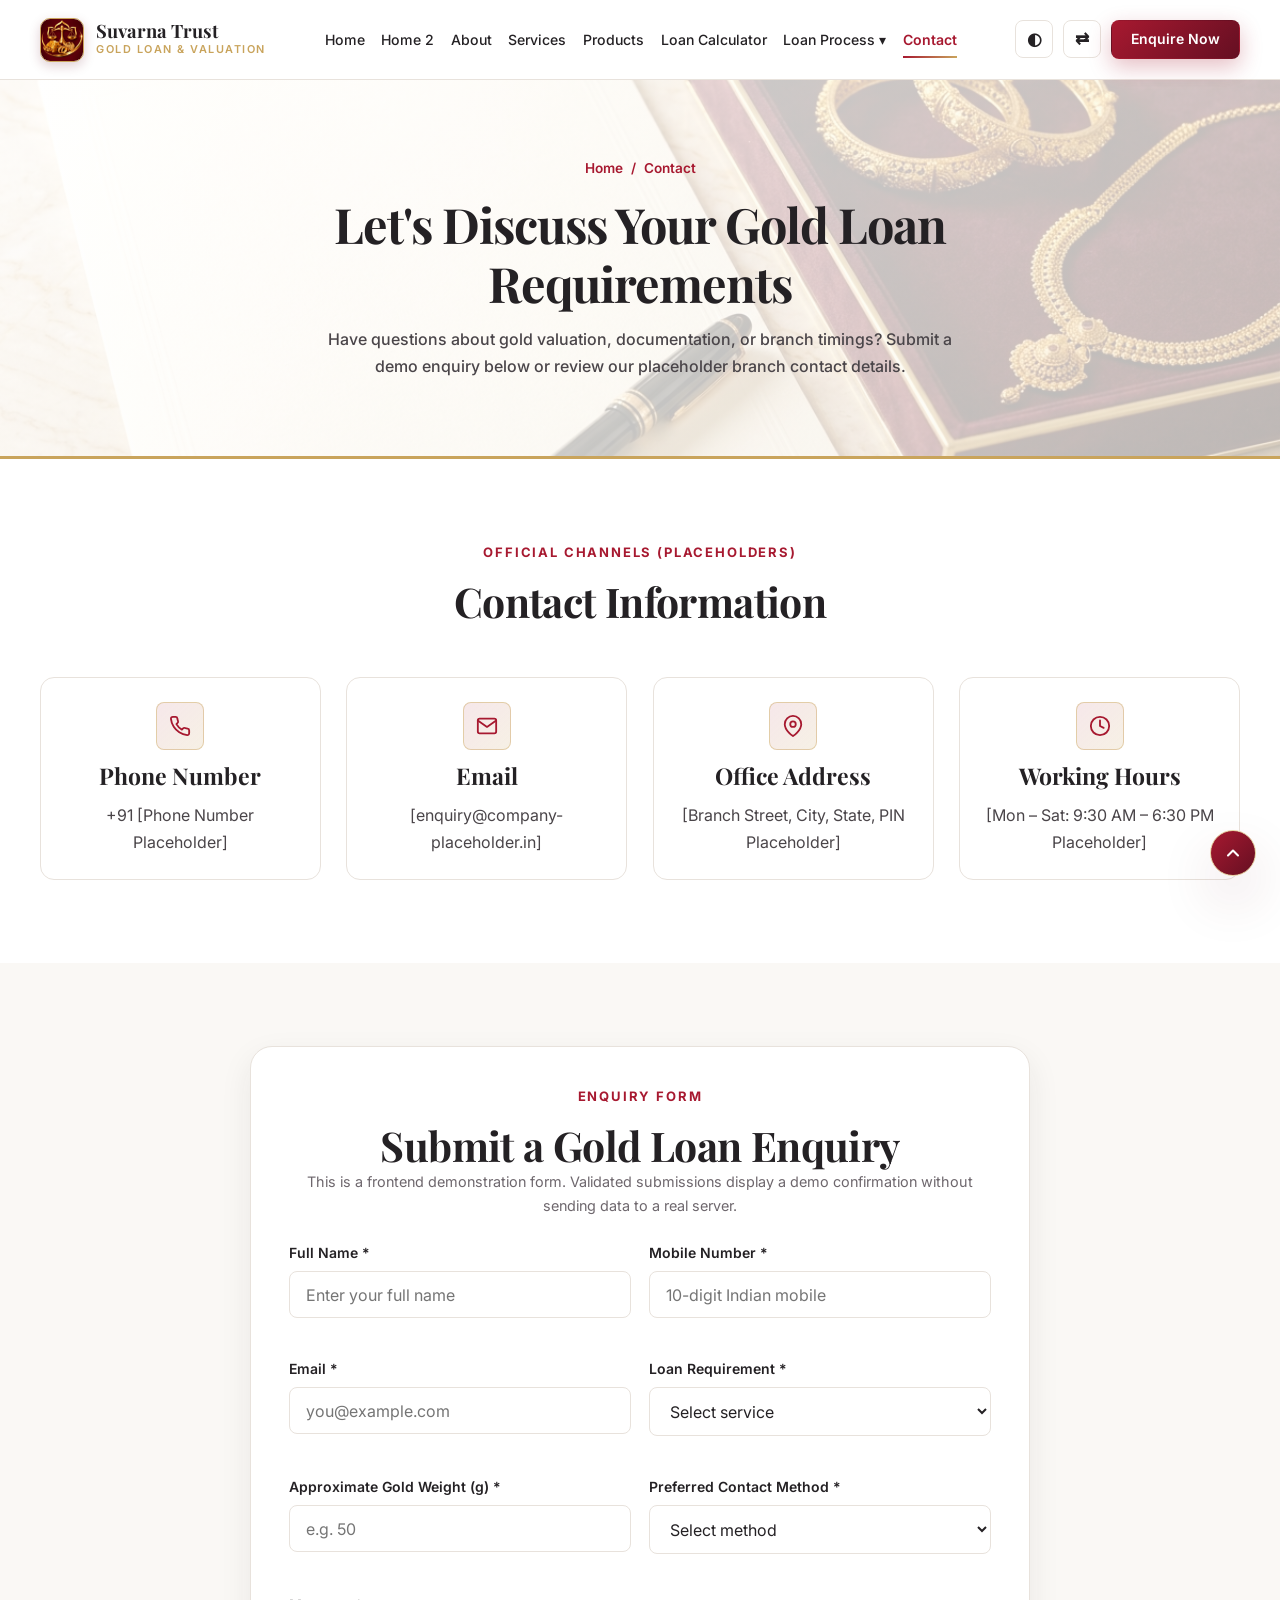
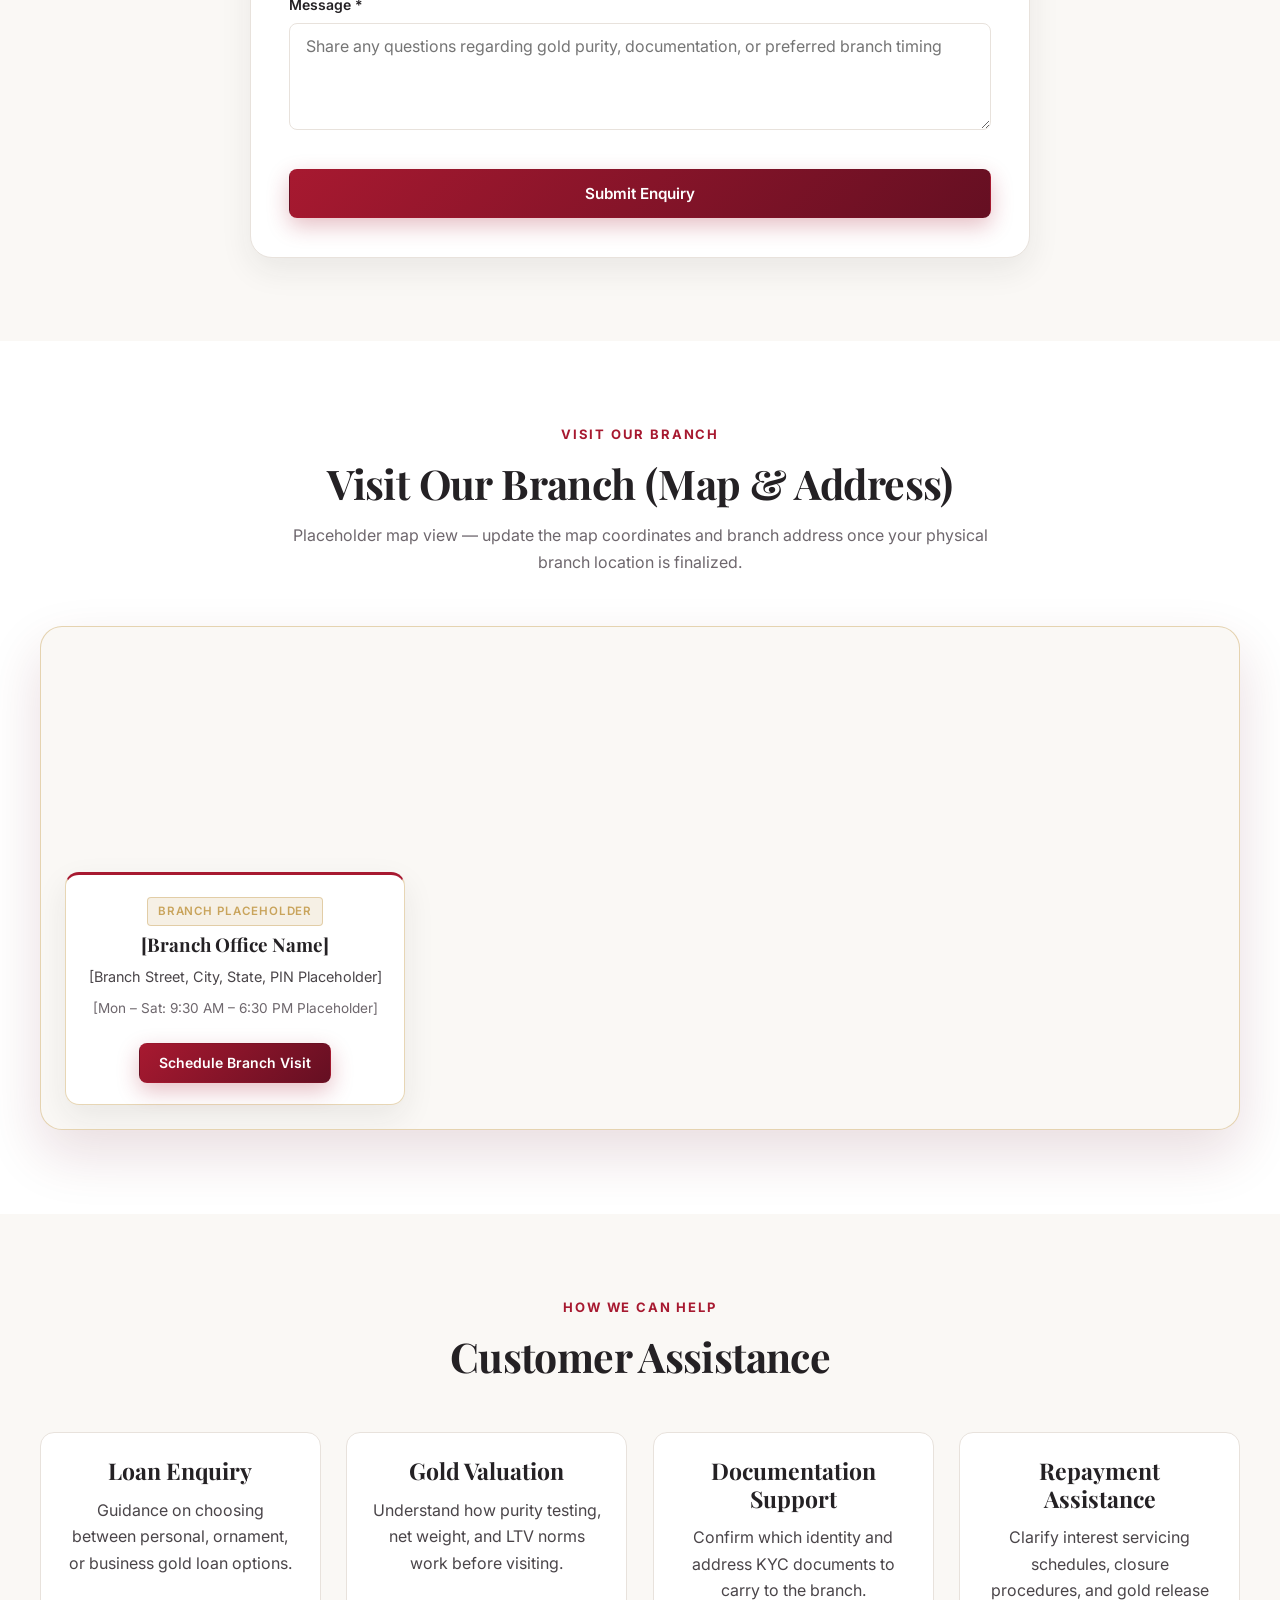
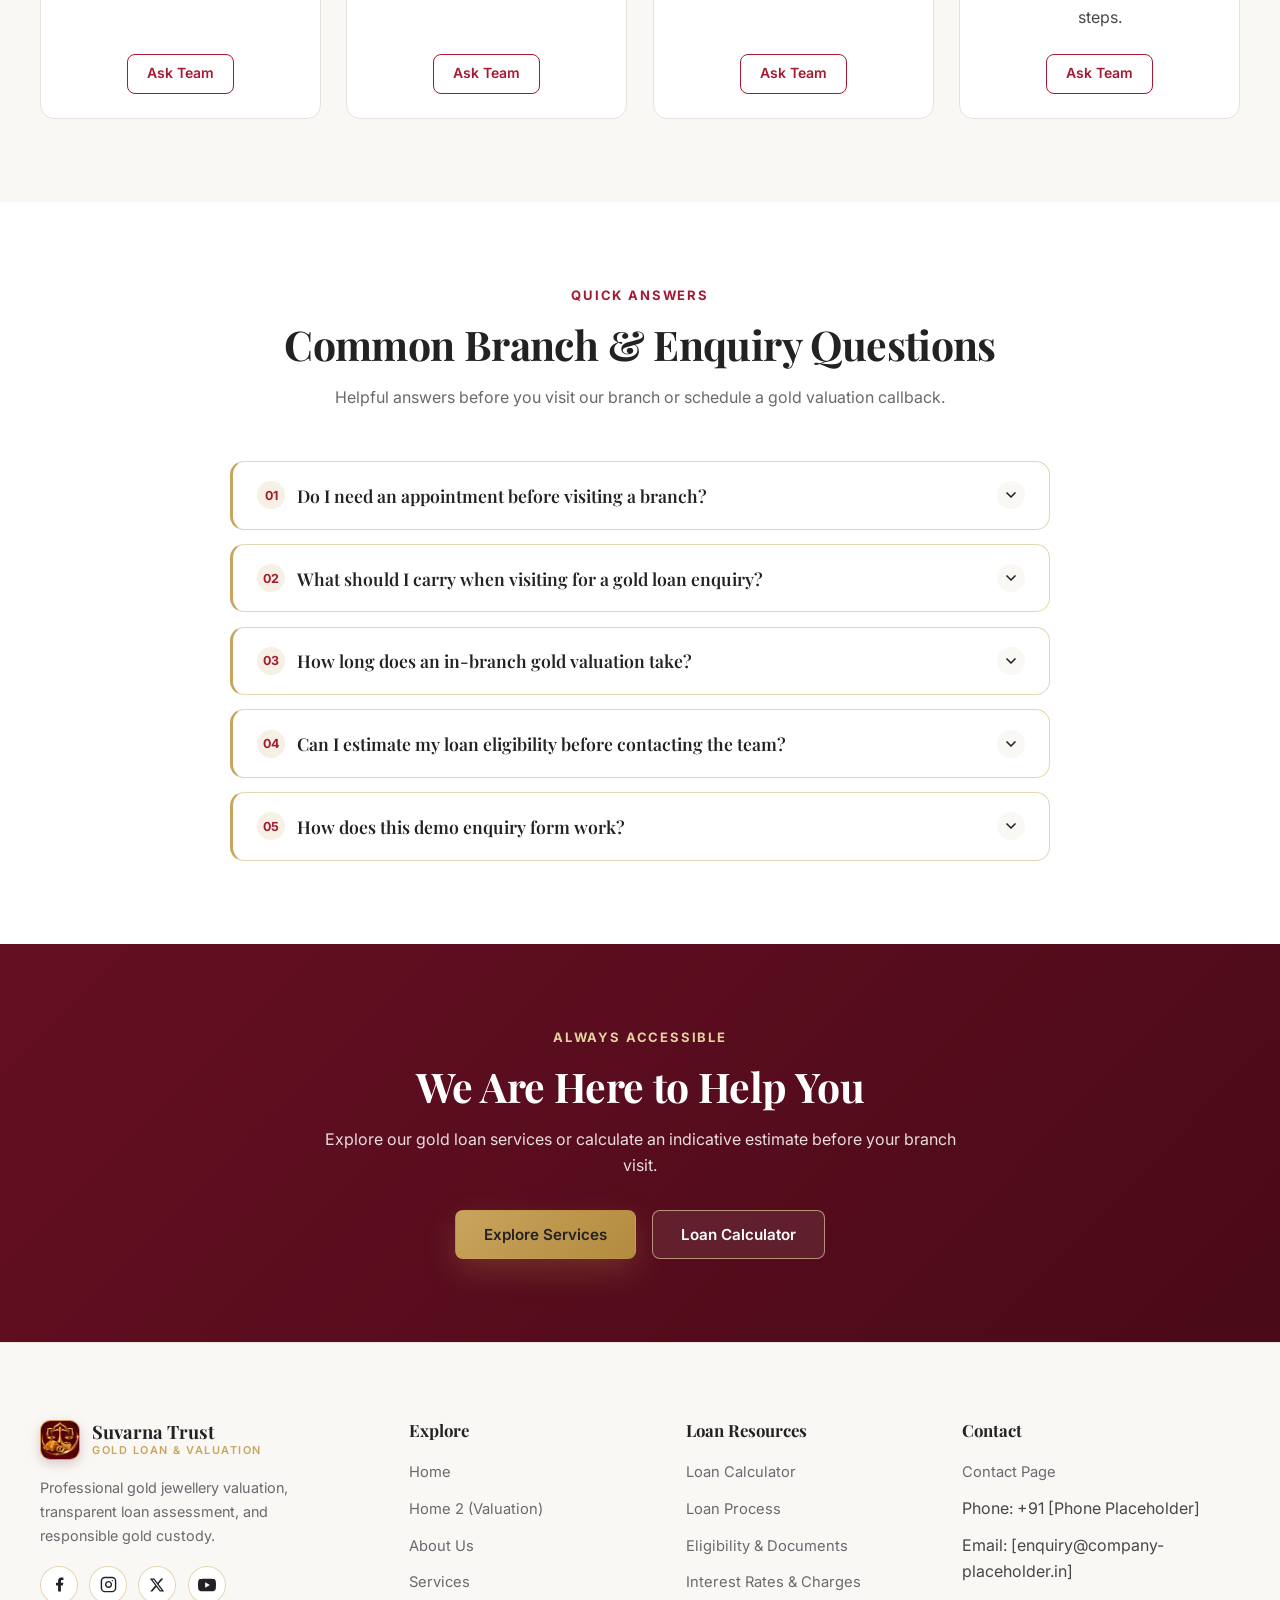
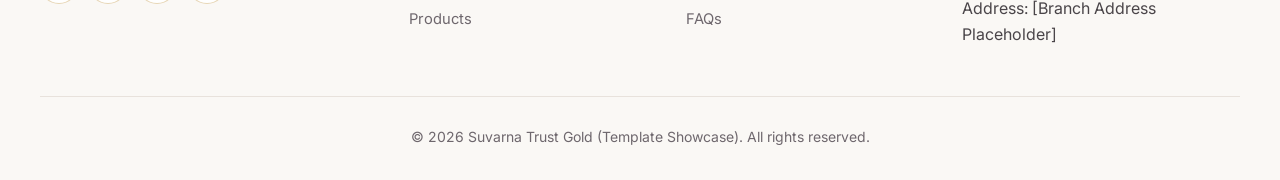
==== commit 5f416c1a: "SECOND COMMIT" ====
--- a/contact.html
+++ b/contact.html
@@ -82,8 +82,10 @@
   </aside>
 
   <main>
-    <!-- SECTION 01 — CONTACT HERO -->
+    <!-- SECTION 01 — CONTACT HERO (bright image background) -->
     <section class="page-hero">
+      <img class="page-hero-bg" src="images/image-step5-documentation.jpg" alt="Gold loan consultation desk with agreement folder and velvet ornament tray">
+      <div class="page-hero-overlay" aria-hidden="true"></div>
       <div class="container" style="max-width:820px;">
         <nav class="breadcrumb" aria-label="Breadcrumb"><a href="index.html">Home</a> <span>/</span> <span>Contact</span></nav>
         <h1>Let's Discuss Your Gold Loan Requirements</h1>
--- a/assets/css/style.css
+++ b/assets/css/style.css
@@ -1162,26 +1162,69 @@
   animation: floatGentle 5.5s ease-in-out infinite reverse;
 }
 
-/* Inner Page Hero */
+/* Inner Page Hero (Bright Image Background in Both Light & Dark Modes) */
 .page-hero {
-  background: linear-gradient(135deg, var(--burgundy) 0%, var(--burgundy-deep) 100%);
-  color: #FFFFFF;
-  padding-block: clamp(3rem, 5.5vw, 4.75rem);
+  background: #FAF8F5;
+  color: #242124;
+  padding-block: clamp(3.5rem, 6vw, 5.25rem);
   border-bottom: 3px solid var(--champagne);
   position: relative;
   overflow: hidden;
 }
 
+.page-hero-bg {
+  position: absolute;
+  inset: 0;
+  width: 100%;
+  height: 100%;
+  object-fit: cover;
+  object-position: center;
+  filter: brightness(1.06) saturate(1.04);
+  z-index: 0;
+  pointer-events: none;
+}
+
+.page-hero-overlay {
+  position: absolute;
+  inset: 0;
+  z-index: 1;
+  background: linear-gradient(135deg, rgba(255, 255, 255, 0.84) 0%, rgba(250, 248, 245, 0.74) 100%);
+  pointer-events: none;
+}
+
+.page-hero .container {
+  position: relative;
+  z-index: 2;
+}
+
 .page-hero h1 {
-  color: #FFFFFF;
+  color: #242124;
   font-size: clamp(2rem, 3.8vw, 3.25rem);
 }
 
 .page-hero p {
-  color: var(--text-on-dark-muted);
-  max-width: 620px;
+  color: #4A4549;
+  max-width: 660px;
   margin-top: 0.9rem;
   margin-inline: auto;
+  font-weight: 500;
+}
+
+.page-hero .breadcrumb {
+  color: #A71930;
+  font-weight: 600;
+}
+
+.page-hero .btn-outline-light {
+  color: #242124;
+  border-color: #242124;
+  background: rgba(255, 255, 255, 0.7);
+}
+
+.page-hero .btn-outline-light:hover {
+  background: var(--ruby);
+  border-color: var(--ruby);
+  color: #FFFFFF;
 }
 
 .page-hero .container[style*="max-width"] {
